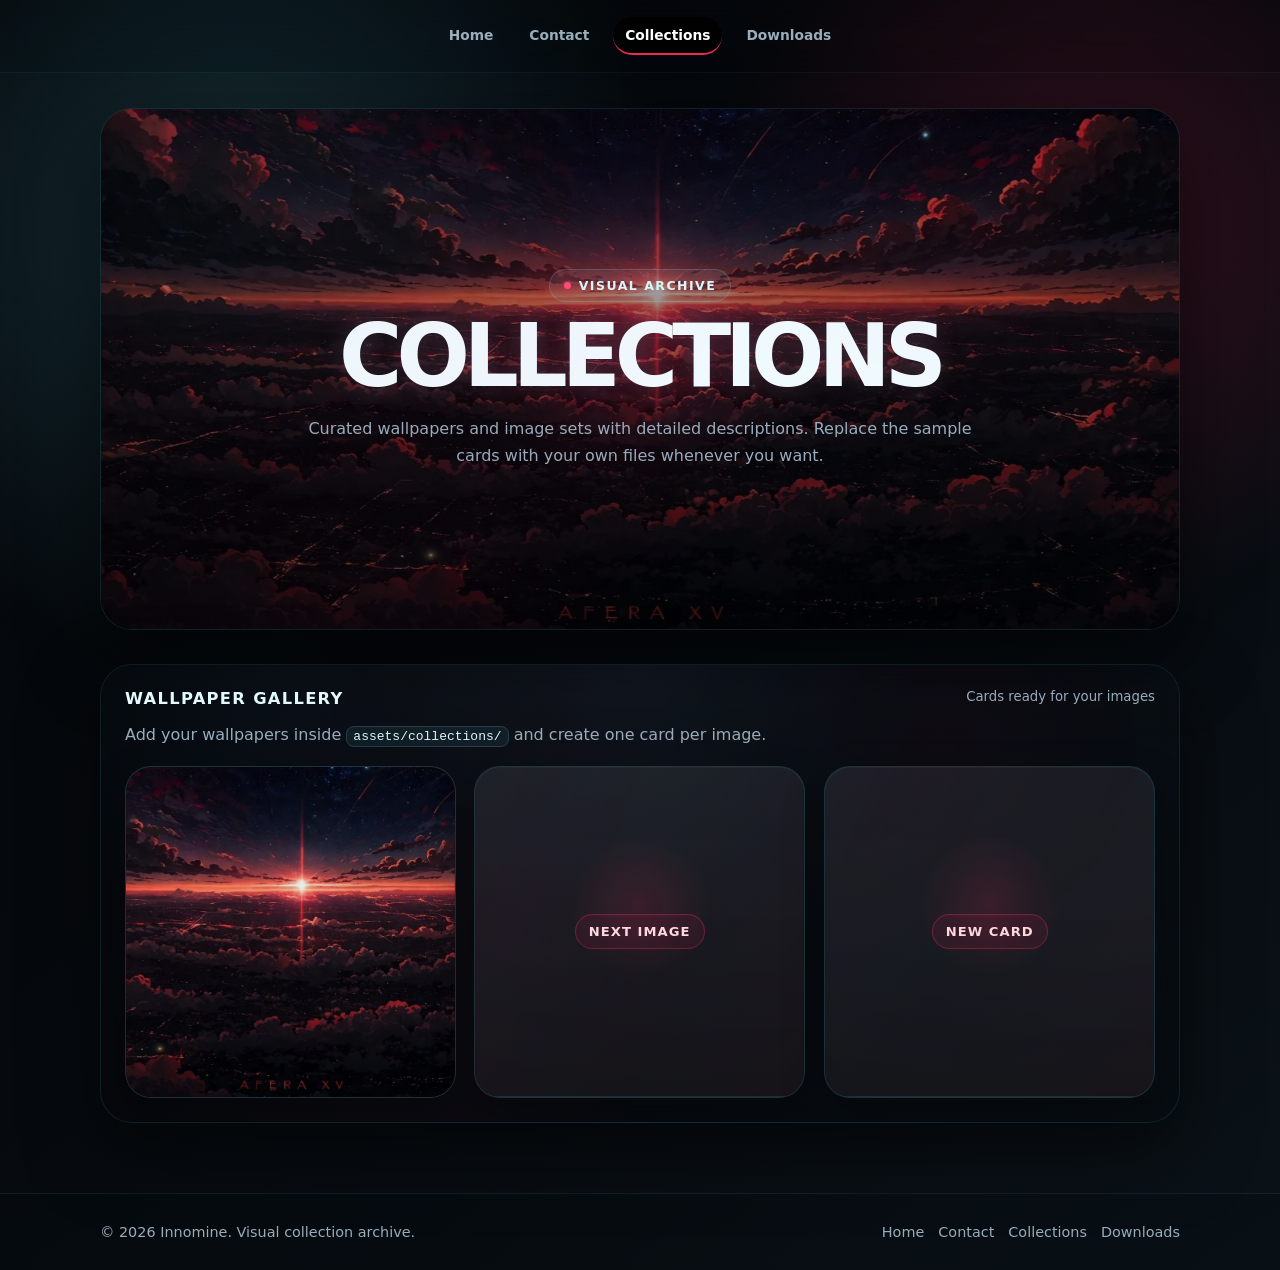
==== collections/index.html @ cfd7e306 "Add files via upload" ====
<!DOCTYPE html>
<html lang="en">
<head>
  <meta charset="UTF-8" />
  <meta name="viewport" content="width=device-width, initial-scale=1.0" />

  <title>Collections | Lethal Crimson</title>
  <meta
    name="description"
    content="Wallpaper and image collection by Innomine, with detailed descriptions and curated visual cards."
  />

  <link rel="preload" href="../assets/images/cover-banner.webp" as="image" type="image/webp" />
  <link rel="stylesheet" href="../assets/site.css" />
</head>

<body>
  <div class="site-shell">
    <header class="site-header">
      <div class="header-inner">
        <nav class="main-nav" aria-label="Main navigation">
          <a href="/">Home</a>
          <a href="/contact/">Contact</a>
          <a href="/collections/" class="active">Collections</a>
          <a href="/downloads/">Downloads</a>
        </nav>
      </div>
    </header>

    <main class="collections-page">
      <section class="collection-hero reveal">
        <picture class="collection-hero-bg">
          <source srcset="../assets/images/cover-banner.webp" type="image/webp" />
          <img
            src="../assets/images/cover-banner.jpg"
            alt="Collection cover"
            fetchpriority="high"
            decoding="async"
          />
        </picture>

        <div class="collection-hero-content">
          <p class="section-tag">Visual Archive</p>
          <h1>Collections</h1>
          <p>
            Curated wallpapers and image sets with detailed descriptions.
            Replace the sample cards with your own files whenever you want.
          </p>
        </div>
      </section>

      <section class="collection-section reveal" aria-labelledby="wallpapers-title">
        <div class="section-heading collection-heading">
          <div>
            <h2 id="wallpapers-title">Wallpaper Gallery</h2>
            <p class="collection-intro">
              Add your wallpapers inside <code>assets/collections/</code> and create one card per image.
            </p>
          </div>
          <span class="section-note">Cards ready for your images</span>
        </div>

        <div class="gallery-grid">
          <article class="gallery-card">
            <a href="../assets/images/cover-banner.jpg" target="_blank" rel="noopener noreferrer" class="gallery-media">
              <picture>
                <source srcset="../assets/images/cover-banner.webp" type="image/webp" />
                <img src="../assets/images/cover-banner.jpg" alt="Night skyline wallpaper sample" loading="lazy" decoding="async" />
              </picture>
            </a>

            <div class="gallery-body">
              <span class="gallery-kicker">Sample Wallpaper</span>
              <h3>Night Skyline</h3>
              <p>
                Dark urban atmosphere with cold blue tones and subtle red accents.
                Use this sample as a model for future wallpaper descriptions.
              </p>

              <dl class="gallery-meta">
                <div>
                  <dt>Type</dt>
                  <dd>Wallpaper</dd>
                </div>
                <div>
                  <dt>Palette</dt>
                  <dd>Dark / Cyan / Red</dd>
                </div>
                <div>
                  <dt>Status</dt>
                  <dd>Sample</dd>
                </div>
              </dl>
            </div>
          </article>

          <article class="gallery-card empty-card">
            <div class="gallery-media placeholder-media">
              <span>Next Image</span>
            </div>

            <div class="gallery-body">
              <span class="gallery-kicker">Empty Slot</span>
              <h3>Your Wallpaper Title</h3>
              <p>
                Replace this placeholder with your own image, title, detailed description,
                palette notes, resolution, mood or usage recommendations.
              </p>

              <dl class="gallery-meta">
                <div>
                  <dt>Type</dt>
                  <dd>Wallpaper</dd>
                </div>
                <div>
                  <dt>Resolution</dt>
                  <dd>Pending</dd>
                </div>
                <div>
                  <dt>Status</dt>
                  <dd>Draft</dd>
                </div>
              </dl>
            </div>
          </article>

          <article class="gallery-card empty-card">
            <div class="gallery-media placeholder-media">
              <span>New Card</span>
            </div>

            <div class="gallery-body">
              <span class="gallery-kicker">Template</span>
              <h3>Collection Item</h3>
              <p>
                Duplicate this card when you want to publish another wallpaper
                or visual asset with a clean description.
              </p>

              <dl class="gallery-meta">
                <div>
                  <dt>Type</dt>
                  <dd>Image</dd>
                </div>
                <div>
                  <dt>Theme</dt>
                  <dd>Custom</dd>
                </div>
                <div>
                  <dt>Status</dt>
                  <dd>Ready</dd>
                </div>
              </dl>
            </div>
          </article>
        </div>
      </section>
    </main>

    <footer class="site-footer">
      <div class="footer-inner">
        <p>© 2026 Innomine. Visual collection archive.</p>

        <div class="footer-links">
          <a href="/">Home</a>
          <a href="/contact/">Contact</a>
          <a href="/collections/">Collections</a>
          <a href="/downloads/">Downloads</a>
        </div>
      </div>
    </footer>
  </div>

  <script src="../assets/site.js" defer></script>
</body>
</html>
---- assets/site.css ----
:root{color-scheme:dark;--bg:#05080c;--panel:rgba(7,11,16,.88);--text:#effaff;--muted:#99adbc;--cyan:#68dff3;--red:#ff2c5e;--red-hot:#ff4c73;--line:rgba(104,223,243,.15);--shadow-strong:0 28px 72px rgba(0,0,0,.56);--shadow-soft:0 16px 36px rgba(0,0,0,.34);--radius-xl:32px;--radius-lg:22px;--max-width:1080px;--pad:clamp(12px,3vw,24px);--header:72px}*{box-sizing:border-box;margin:0;padding:0}html{min-width:320px;scroll-behavior:smooth;text-size-adjust:100%}body{min-height:100vh;overflow-x:hidden;color:var(--text);background:radial-gradient(circle at 18% 18%,rgba(104,223,243,.13),transparent 28rem),radial-gradient(circle at 85% 18%,rgba(255,44,94,.14),transparent 24rem),linear-gradient(145deg,#030508 0%,var(--bg) 52%,#0b1118 100%);font-family:Inter,ui-sans-serif,system-ui,-apple-system,BlinkMacSystemFont,"Segoe UI",Arial,sans-serif}body:before{content:"";position:fixed;inset:0;pointer-events:none;z-index:-1;background:linear-gradient(rgba(255,255,255,.012) 1px,transparent 1px),linear-gradient(90deg,rgba(255,255,255,.010) 1px,transparent 1px);background-size:44px 44px;mask-image:linear-gradient(to bottom,rgba(0,0,0,.70),transparent 78%)}a{color:inherit}img,picture{display:block}.site-shell{min-height:100vh;display:flex;flex-direction:column}.site-header{position:fixed;inset:0 0 auto;z-index:50;border-bottom:1px solid rgba(104,223,243,.10);background:rgba(5,8,12,.50);backdrop-filter:blur(14px)}.header-inner{width:min(var(--max-width),calc(100% - var(--pad)*2));height:var(--header);margin-inline:auto;display:flex;align-items:center;justify-content:space-between;gap:16px}.brand{position:relative;flex:0 0 auto;color:var(--text);text-decoration:none;font-size:clamp(.76rem,2vw,.95rem);font-weight:900;letter-spacing:.18em;text-shadow:0 0 18px rgba(104,223,243,.22),0 0 16px rgba(255,44,94,.12)}.brand:after{content:"";position:absolute;left:0;bottom:-9px;width:42px;height:2px;background:linear-gradient(90deg,var(--red),transparent);box-shadow:0 0 14px rgba(255,44,94,.70)}.main-nav{display:flex;align-items:center;justify-content:flex-end;gap:clamp(2px,1vw,8px);min-width:0}.main-nav a{min-height:38px;display:inline-flex;align-items:center;padding:8px clamp(8px,2vw,12px);border-radius:999px;color:var(--muted);text-decoration:none;font-size:clamp(.72rem,2.4vw,.86rem);font-weight:750;transition:color .15s ease,background-color .15s ease,transform .15s ease}.main-nav a:hover,.main-nav a.active{color:var(--text);background-color:rgba(104,223,243,.08);transform:translateY(-1px)}.contact-page{flex:1;padding-bottom:clamp(34px,6vw,58px)}.hero-banner{position:relative;height:clamp(330px,50vh,560px);overflow:hidden;border-bottom:1px solid rgba(255,44,94,.16);background:#070b10}.hero-banner:after{content:"";position:absolute;inset:0;pointer-events:none;background:radial-gradient(circle at 50% 42%,rgba(255,44,94,.12),transparent 24%),linear-gradient(to bottom,rgba(3,5,8,.06),rgba(3,5,8,.15) 52%,var(--bg) 100%),linear-gradient(90deg,rgba(3,5,8,.42),transparent 48%,rgba(3,5,8,.38))}.hero-image{width:100%;height:100%;object-fit:cover;filter:saturate(1.12) contrast(1.06) brightness(.94);transform:scale(1.015);animation:slowZoom 18s ease-in-out infinite alternate}.contact-card-wrap{position:relative;z-index:8;width:min(var(--max-width),calc(100% - var(--pad)*2));margin:clamp(-142px,-12vw,-112px) auto 0}.contact-card{position:relative;overflow:visible;padding:0 clamp(16px,3.2vw,28px) clamp(22px,3.6vw,32px);border:1px solid var(--line);border-radius:clamp(24px,4vw,var(--radius-xl));background:linear-gradient(180deg,rgba(12,17,24,.77),rgba(5,8,12,.94)),radial-gradient(circle at 50% 0%,rgba(104,223,243,.08),transparent 40%);box-shadow:var(--shadow-strong);backdrop-filter:blur(18px);contain:layout paint}.contact-card:before{content:"";position:absolute;inset:0;pointer-events:none;border-radius:inherit;background:linear-gradient(120deg,transparent 0%,rgba(255,44,94,.045) 40%,transparent 58%),radial-gradient(circle at 50% 0%,rgba(255,44,94,.08),transparent 30%)}.profile-avatar{position:relative;z-index:2;width:clamp(132px,22vw,168px);margin:calc(clamp(132px,22vw,168px)/-2) auto 18px;filter:drop-shadow(0 20px 30px rgba(0,0,0,.50)) drop-shadow(0 0 18px rgba(255,44,94,.14)) drop-shadow(0 0 14px rgba(104,223,243,.12));animation:avatarFloat 4s ease-in-out infinite;contain:layout paint}.profile-avatar img{width:100%;height:auto;object-fit:contain;border-radius:16px}.profile-top{position:relative;z-index:2;max-width:680px;margin:0 auto clamp(22px,4vw,30px);text-align:center}.section-tag{display:inline-flex;align-items:center;gap:8px;margin-bottom:14px;padding:8px 14px;border:1px solid rgba(104,223,243,.20);border-radius:999px;color:#d8f9ff;background:rgba(104,223,243,.08);font-size:clamp(.70rem,2.6vw,.78rem);font-weight:900;letter-spacing:.12em;text-transform:uppercase}.section-tag:before{content:"";width:7px;height:7px;flex:0 0 7px;border-radius:50%;background:var(--red-hot);box-shadow:0 0 15px rgba(255,44,94,.86)}h1{font-size:clamp(2.35rem,8vw,5.4rem);line-height:.94;letter-spacing:-.07em;text-transform:uppercase;text-wrap:balance;text-shadow:0 0 24px rgba(104,223,243,.14),0 0 30px rgba(255,44,94,.14)}.profile-subtitle,.home-content p,.simple-page-panel p{max-width:650px;margin:18px auto 0;color:var(--muted);font-size:clamp(.94rem,2.8vw,1rem);line-height:1.7}.links-section,.downloads-section{position:relative;z-index:2;margin-top:clamp(22px,4vw,30px)}.links-section h2,.section-heading h2{margin-bottom:14px;color:#e6fbff;font-size:clamp(.88rem,2.8vw,1.02rem);letter-spacing:.08em;text-transform:uppercase}.links-grid{display:grid;grid-template-columns:repeat(2,minmax(0,1fr));gap:clamp(10px,2vw,14px)}.link-card,.action-button,.downloads-button{position:relative;isolation:isolate;overflow:hidden;display:flex;flex-direction:column;justify-content:center;min-height:clamp(84px,14vw,92px);padding:clamp(15px,3vw,18px);border:1px solid rgba(104,223,243,.15);border-radius:clamp(18px,3vw,var(--radius-lg));color:var(--text);text-decoration:none;background:linear-gradient(135deg,rgba(104,223,243,.075),rgba(255,44,94,.08)),rgba(255,255,255,.027);box-shadow:inset 0 1px 0 rgba(255,255,255,.04);transform:translateZ(0);transition:transform .155s ease,border-color .155s ease,box-shadow .155s ease,background-color .155s ease}.link-card:before,.action-button:before,.downloads-button:before{content:"";position:absolute;inset:-50% -18%;z-index:-1;opacity:0;transform:translate3d(-120%,0,0) skewX(-24deg);background:linear-gradient(90deg,transparent 0 12%,rgba(255,44,94,0) 12% 20%,rgba(255,44,94,.58) 20% 25%,transparent 25% 36%,rgba(255,44,94,.42) 36% 41%,transparent 41% 52%,rgba(255,44,94,.30) 52% 57%,transparent 57% 100%)}.link-card:hover,.action-button:hover,.downloads-button:hover{transform:translate3d(0,-4px,0);border-color:rgba(255,44,94,.56);box-shadow:var(--shadow-soft),0 0 28px rgba(255,44,94,.15),inset 0 1px 0 rgba(255,255,255,.055)}.link-card:hover:before,.action-button:hover:before,.downloads-button:hover:before{opacity:1;animation:slashSweep .52s ease both}.primary-link{border-color:rgba(104,223,243,.28)}.link-title{font-size:clamp(.98rem,3vw,1.04rem);font-weight:900;letter-spacing:-.02em}.link-subtext{margin-top:7px;color:var(--muted);font-size:clamp(.84rem,2.6vw,.9rem);line-height:1.45}.section-heading{display:flex;align-items:end;justify-content:space-between;gap:16px;margin-bottom:14px}.section-note{color:var(--muted);font-size:.83rem}.downloads-panel{padding:clamp(14px,3vw,18px);border:1px solid rgba(255,44,94,.18);border-radius:clamp(18px,3vw,var(--radius-lg));background:linear-gradient(135deg,rgba(255,44,94,.08),transparent),rgba(5,8,13,.26)}.downloads-empty{min-height:clamp(132px,20vw,145px);display:grid;place-items:center;padding:clamp(16px,3vw,20px);border:1px dashed rgba(104,223,243,.18);border-radius:18px;text-align:center}.downloads-empty h3{margin-bottom:8px;font-size:1.12rem}.downloads-empty p{max-width:560px;color:var(--muted);line-height:1.6}.downloads-button,.action-button{min-height:auto;display:inline-flex;align-items:center;margin-top:18px;padding:13px 18px;border-radius:999px;font-weight:900}.home-page,.downloads-page{flex:1;min-height:100vh;display:grid;place-items:center;padding:calc(var(--header) + 36px) var(--pad) 54px}.home-hero,.simple-page-panel{position:relative;overflow:hidden;width:min(var(--max-width),100%);min-height:clamp(500px,70vh,620px);display:grid;place-items:center;border:1px solid var(--line);border-radius:clamp(24px,4vw,var(--radius-xl));background:var(--panel);box-shadow:var(--shadow-strong)}.home-bg{position:absolute;inset:0}.home-bg img{width:100%;height:100%;object-fit:cover;filter:brightness(.56) saturate(1.14)}.home-bg:after{content:"";position:absolute;inset:0;background:radial-gradient(circle at 50% 50%,rgba(255,44,94,.15),transparent 30%),linear-gradient(180deg,rgba(3,5,8,.12),rgba(3,5,8,.68))}.home-content,.simple-page-panel{position:relative;padding:clamp(24px,4vw,36px);text-align:center}.home-actions{margin-top:28px;display:flex;justify-content:center;gap:12px;flex-wrap:wrap}.action-button.secondary{background:rgba(255,255,255,.028)}.simple-page-panel{min-height:420px;background:radial-gradient(circle at 50% 0%,rgba(255,44,94,.09),transparent 34%),var(--panel)}.download-placeholder{width:min(520px,100%);margin-top:24px;padding:22px;border:1px dashed rgba(104,223,243,.18);border-radius:22px;color:var(--muted);background:rgba(255,255,255,.028)}.site-footer{margin-top:auto;border-top:1px solid rgba(104,223,243,.10);background:rgba(5,8,12,.68)}.footer-inner{width:min(var(--max-width),calc(100% - var(--pad)*2));min-height:76px;margin-inline:auto;display:flex;align-items:center;justify-content:space-between;gap:16px;color:var(--muted);font-size:.9rem}.footer-links{display:flex;gap:14px}.footer-links a{color:var(--muted);text-decoration:none;transition:color .15s ease}.footer-links a:hover{color:var(--cyan)}.reveal{animation:revealUp .62s cubic-bezier(.2,.8,.2,1) both}.clicked{transform:scale(.985)!important}@keyframes revealUp{from{opacity:0;transform:translate3d(0,22px,0) scale(.988)}to{opacity:1;transform:translate3d(0,0,0) scale(1)}}@keyframes avatarFloat{0%,100%{transform:translate3d(0,0,0)}50%{transform:translate3d(0,-8px,0)}}@keyframes slashSweep{from{transform:translate3d(-120%,0,0) skewX(-24deg)}to{transform:translate3d(120%,0,0) skewX(-24deg)}}@keyframes slowZoom{from{transform:scale(1.015)}to{transform:scale(1.055)}}@media(max-width:760px){:root{--header:66px}.header-inner{gap:10px}.main-nav{gap:1px}.hero-banner{height:clamp(320px,44vh,440px)}.contact-card-wrap{margin-top:-114px}.links-grid{grid-template-columns:1fr}.section-heading,.footer-inner{align-items:flex-start;flex-direction:column}.footer-inner{justify-content:center;padding:20px 0}}@media(max-width:520px){.header-inner{width:calc(100% - 20px)}.brand{letter-spacing:.12em}.main-nav a{padding-inline:7px}.contact-card-wrap{width:calc(100% - 20px);margin-top:-106px}.section-tag{letter-spacing:.08em}.footer-links{flex-wrap:wrap}}@media(max-width:370px){.brand{font-size:.68rem}.main-nav a{font-size:.68rem;padding-inline:5px}.profile-avatar{width:126px}}@media(prefers-reduced-motion:reduce){*,*:before,*:after{scroll-behavior:auto!important;animation-duration:1ms!important;animation-iteration-count:1!important;transition-duration:1ms!important}}@media(hover:none){.link-card:hover,.action-button:hover,.downloads-button:hover,.main-nav a:hover{transform:none}.link-card:before,.action-button:before,.downloads-button:before{display:none}}


/* V4 PROFESSIONAL MOTION + COLLECTIONS
   Keeps shadows and animations, but uses transform/opacity for performance. */

:root {
  --motion-fast: 520ms;
  --motion-medium: 680ms;
  --ease-out: cubic-bezier(.16, 1, .3, 1);
  --ease-snap: cubic-bezier(.2, .8, .2, 1);
}

/* Keep animations smooth without layout thrashing */
.hero-image,
.home-bg img,
.collection-hero-bg img,
.profile-avatar,
.link-card,
.action-button,
.downloads-button,
.gallery-card,
.gallery-media img {
  will-change: transform;
}

/* Slightly richer but still controlled animated atmosphere */
.contact-card::after,
.home-hero::after,
.simple-page-panel::after,
.collection-hero::after,
.collection-section::after {
  content: "";
  position: absolute;
  inset: 0;
  pointer-events: none;
  border-radius: inherit;
  background:
    linear-gradient(115deg, transparent 0%, rgba(255, 44, 94, 0.055) 42%, transparent 60%),
    radial-gradient(circle at 18% 8%, rgba(104, 223, 243, 0.08), transparent 28%),
    radial-gradient(circle at 78% 18%, rgba(255, 44, 94, 0.08), transparent 24%);
  opacity: 0.82;
  animation: panelGlowDrift 4.8s var(--ease-out) infinite alternate;
}

.link-card,
.action-button,
.downloads-button,
.gallery-card {
  transition:
    transform 170ms var(--ease-snap),
    border-color 170ms ease,
    box-shadow 170ms ease,
    background 170ms ease,
    filter 170ms ease;
}

.link-card:hover,
.action-button:hover,
.downloads-button:hover {
  transform: translate3d(0, -5px, 0) scale(1.006);
  filter: saturate(1.06);
}

.link-card:hover::before,
.action-button:hover::before,
.downloads-button:hover::before {
  animation: slashSweep var(--motion-fast) var(--ease-out) both;
}

/* Extra red ignition line on hover without heavy blur */
.link-card::after,
.action-button::after,
.downloads-button::after,
.gallery-card::after {
  content: "";
  position: absolute;
  left: 14px;
  right: 14px;
  bottom: 10px;
  height: 1px;
  border-radius: 999px;
  background: linear-gradient(90deg, transparent, rgba(255, 76, 115, 0.78), transparent);
  opacity: 0;
  transform: scaleX(0.52);
  transition: opacity 170ms ease, transform 170ms var(--ease-out);
}

.link-card:hover::after,
.action-button:hover::after,
.downloads-button:hover::after,
.gallery-card:hover::after {
  opacity: 1;
  transform: scaleX(1);
}

.profile-avatar {
  animation: avatarFloat 3.8s var(--ease-out) infinite;
}

.reveal {
  animation: revealUp var(--motion-medium) var(--ease-out) both;
}

@keyframes panelGlowDrift {
  from {
    opacity: 0.54;
    transform: translate3d(-8px, -5px, 0);
  }
  to {
    opacity: 0.88;
    transform: translate3d(8px, 5px, 0);
  }
}

/* COLLECTIONS PAGE */

.collections-page {
  flex: 1;
  padding: calc(var(--header-height) + 36px) var(--page-pad) clamp(42px, 7vw, 70px);
}

.collection-hero {
  position: relative;
  isolation: isolate;
  overflow: hidden;
  width: min(var(--max-width), 100%);
  min-height: clamp(420px, 58vh, 560px);
  display: grid;
  place-items: center;
  margin-inline: auto;
  border: 1px solid var(--line);
  border-radius: clamp(24px, 4vw, var(--radius-xl));
  background: var(--bg-panel);
  box-shadow: var(--shadow-strong);
}

.collection-hero-bg {
  position: absolute;
  inset: 0;
  z-index: -2;
}

.collection-hero-bg img {
  width: 100%;
  height: 100%;
  object-fit: cover;
  filter: brightness(0.58) saturate(1.18) contrast(1.04);
  transform: scale(1.012);
  animation: slowZoom 18s ease-in-out infinite alternate;
}

.collection-hero::before {
  content: "";
  position: absolute;
  inset: 0;
  z-index: -1;
  background:
    radial-gradient(circle at 50% 44%, rgba(255, 44, 94, 0.14), transparent 28%),
    linear-gradient(180deg, rgba(3,5,8,0.12), rgba(3,5,8,0.74));
}

.collection-hero-content {
  width: min(760px, 100%);
  padding: clamp(24px, 5vw, 44px);
  text-align: center;
}

.collection-hero-content p:not(.section-tag) {
  max-width: 680px;
  margin: 18px auto 0;
  color: var(--muted);
  line-height: 1.7;
}

.collection-section {
  position: relative;
  isolation: isolate;
  overflow: hidden;
  width: min(var(--max-width), 100%);
  margin: clamp(22px, 4vw, 34px) auto 0;
  padding: clamp(18px, 3vw, 28px);
  border: 1px solid var(--line);
  border-radius: clamp(24px, 4vw, var(--radius-xl));
  background:
    linear-gradient(180deg, rgba(12, 17, 24, 0.70), rgba(5, 8, 12, 0.91)),
    radial-gradient(circle at 50% 0%, rgba(104, 223, 243, 0.07), transparent 38%);
  box-shadow: var(--shadow-strong);
  backdrop-filter: blur(14px);
}

.collection-heading {
  align-items: flex-start;
}

.collection-intro {
  max-width: 680px;
  margin-top: 6px;
  color: var(--muted);
  line-height: 1.6;
}

.collection-intro code {
  padding: 2px 6px;
  border: 1px solid rgba(104, 223, 243, 0.18);
  border-radius: 8px;
  color: #dff9ff;
  background: rgba(104, 223, 243, 0.07);
}

.gallery-grid {
  position: relative;
  z-index: 2;
  display: grid;
  grid-template-columns: repeat(3, minmax(0, 1fr));
  gap: clamp(14px, 2vw, 18px);
  margin-top: 18px;
}

.gallery-card {
  position: relative;
  isolation: isolate;
  overflow: hidden;
  border: 1px solid rgba(104, 223, 243, 0.14);
  border-radius: clamp(20px, 3vw, 26px);
  background:
    linear-gradient(145deg, rgba(104, 223, 243, 0.055), rgba(255, 44, 94, 0.065)),
    rgba(255, 255, 255, 0.026);
  box-shadow:
    inset 0 1px 0 rgba(255,255,255,0.04),
    0 18px 42px rgba(0, 0, 0, 0.30);
  transform: translate3d(0, 0, 0);
}

.gallery-card:hover {
  transform: translate3d(0, -6px, 0) scale(1.006);
  border-color: rgba(255, 44, 94, 0.48);
  box-shadow:
    0 24px 58px rgba(0, 0, 0, 0.42),
    0 0 28px rgba(255, 44, 94, 0.13),
    inset 0 1px 0 rgba(255,255,255,0.06);
}

.gallery-media {
  position: relative;
  display: block;
  aspect-ratio: 16 / 10;
  overflow: hidden;
  color: var(--text);
  text-decoration: none;
  background:
    radial-gradient(circle at 50% 42%, rgba(255, 44, 94, 0.13), transparent 28%),
    rgba(255,255,255,0.03);
}

.gallery-media::before {
  content: "";
  position: absolute;
  inset: 0;
  z-index: 2;
  pointer-events: none;
  background:
    linear-gradient(180deg, transparent 45%, rgba(3,5,8,0.72)),
    linear-gradient(110deg, rgba(255, 44, 94, 0.08), transparent 42%);
  opacity: 0.74;
  transition: opacity 180ms ease;
}

.gallery-media img {
  width: 100%;
  height: 100%;
  object-fit: cover;
  filter: saturate(1.08) contrast(1.03) brightness(0.92);
  transition: transform 360ms var(--ease-out), filter 180ms ease;
}

.gallery-card:hover .gallery-media img {
  transform: scale(1.045);
  filter: saturate(1.16) contrast(1.06) brightness(0.98);
}

.gallery-card:hover .gallery-media::before {
  opacity: 0.58;
}

.placeholder-media {
  min-height: 100%;
  display: grid;
  place-items: center;
  border-bottom: 1px solid rgba(104, 223, 243, 0.10);
}

.placeholder-media span {
  position: relative;
  z-index: 3;
  padding: 9px 13px;
  border: 1px solid rgba(255, 44, 94, 0.32);
  border-radius: 999px;
  color: #ffd7e0;
  background: rgba(255, 44, 94, 0.08);
  font-size: 0.82rem;
  font-weight: 900;
  letter-spacing: 0.08em;
  text-transform: uppercase;
}

.gallery-body {
  position: relative;
  z-index: 2;
  padding: clamp(16px, 3vw, 20px);
}

.gallery-kicker {
  display: inline-block;
  margin-bottom: 8px;
  color: var(--cyan);
  font-size: 0.72rem;
  font-weight: 900;
  letter-spacing: 0.12em;
  text-transform: uppercase;
}

.gallery-body h3 {
  margin-bottom: 8px;
  color: var(--text);
  font-size: clamp(1.08rem, 3vw, 1.28rem);
  letter-spacing: -0.03em;
}

.gallery-body p {
  color: var(--muted);
  font-size: 0.92rem;
  line-height: 1.6;
}

.gallery-meta {
  display: grid;
  gap: 8px;
  margin-top: 16px;
}

.gallery-meta div {
  display: flex;
  justify-content: space-between;
  gap: 12px;
  padding: 8px 0;
  border-top: 1px solid rgba(104, 223, 243, 0.09);
}

.gallery-meta dt {
  color: rgba(239, 250, 255, 0.76);
  font-size: 0.78rem;
  font-weight: 900;
  letter-spacing: 0.08em;
  text-transform: uppercase;
}

.gallery-meta dd {
  color: var(--muted);
  font-size: 0.84rem;
  text-align: right;
}

@media (max-width: 920px) {
  .gallery-grid {
    grid-template-columns: repeat(2, minmax(0, 1fr));
  }

  .main-nav {
    overflow-x: auto;
    scrollbar-width: none;
  }

  .main-nav::-webkit-scrollbar {
    display: none;
  }
}

@media (max-width: 640px) {
  .gallery-grid {
    grid-template-columns: 1fr;
  }

  .collections-page {
    padding-top: calc(var(--header-height) + 24px);
  }

  .collection-hero {
    min-height: 380px;
  }

  .collection-heading {
    gap: 8px;
  }
}

/* Keep reduced-motion support, but only when the user/device requests it */
@media (prefers-reduced-motion: reduce) {
  .contact-card::after,
  .home-hero::after,
  .simple-page-panel::after,
  .collection-hero::after,
  .collection-section::after {
    animation: none !important;
  }
}

/* =========================================================
   LETHAL CRIMSON PATCH
   Base: V4 animations + V5 double-click behavior.
   ========================================================= */
:root{--header-height:var(--header);--page-pad:var(--pad);--bg-panel:rgba(7,11,16,.58);--panel:rgba(7,11,16,.58);--line:rgba(104,223,243,.12)}
.site-header{background:rgba(5,8,12,.14);border-bottom-color:rgba(104,223,243,.07);backdrop-filter:blur(16px) saturate(1.08);-webkit-backdrop-filter:blur(16px) saturate(1.08)}
.header-inner{justify-content:center}.brand{display:none!important}.main-nav{width:100%;justify-content:center;gap:clamp(6px,1.7vw,14px)}.main-nav a{background:rgba(255,255,255,.018)}.main-nav a:hover,.main-nav a.active{background-color:rgba(104,223,243,.075)}
.contact-card,.collection-section,.home-hero,.simple-page-panel{background:linear-gradient(180deg,rgba(12,17,24,.54),rgba(5,8,12,.72)),radial-gradient(circle at 50% 0%,rgba(104,223,243,.055),transparent 40%);backdrop-filter:blur(12px);-webkit-backdrop-filter:blur(12px)}
.downloads-panel,.download-placeholder,.link-card,.action-button,.downloads-button,.gallery-card{background:linear-gradient(135deg,rgba(104,223,243,.052),rgba(255,44,94,.06)),rgba(255,255,255,.018)}.site-footer{background:rgba(5,8,12,.34)}
.profile-avatar,.profile-avatar picture{overflow:visible}.profile-avatar{z-index:30;width:clamp(136px,22vw,178px);aspect-ratio:1/1;margin:calc(clamp(136px,22vw,178px)/-2) auto 24px;filter:none!important;box-shadow:none!important;animation:avatarFloat 3.8s var(--ease-out) infinite}.profile-avatar picture{width:100%;height:100%;display:block}.profile-avatar img{width:100%;height:100%;aspect-ratio:1/1;object-fit:cover;border:0!important;border-radius:50%!important;box-shadow:none!important;outline:0!important}.avatar-with-bubble{isolation:isolate}.avatar-speech{position:absolute;left:50%;top:clamp(-42px,-5vw,-34px);z-index:35;transform:translateX(-50%);white-space:nowrap;padding:9px 15px 10px;border:1px solid rgba(255,76,115,.36);border-radius:999px 999px 999px 24px;color:#fff1f5;background:radial-gradient(circle at 32% 20%,rgba(255,255,255,.18),transparent 42%),rgba(30,6,13,.72);backdrop-filter:blur(10px);-webkit-backdrop-filter:blur(10px);font-size:clamp(.68rem,2.4vw,.82rem);font-weight:950;letter-spacing:.12em;line-height:1;text-transform:uppercase}.avatar-speech:after{content:"";position:absolute;left:22%;bottom:-7px;width:14px;height:14px;border-right:1px solid rgba(255,76,115,.28);border-bottom:1px solid rgba(255,76,115,.28);background:rgba(30,6,13,.72);transform:rotate(45deg)}
.collection-section{padding:clamp(16px,3vw,24px)}.gallery-grid{grid-template-columns:repeat(3,minmax(0,1fr));align-items:stretch}.gallery-card{display:flex;flex-direction:column;min-height:100%}.gallery-media{min-height:clamp(230px,26vw,330px);aspect-ratio:4/3}.gallery-media picture,.gallery-media img{width:100%;height:100%}.gallery-media img{object-fit:cover;object-position:center}.placeholder-media{min-height:clamp(230px,26vw,330px)}
@media(max-width:860px){.gallery-grid{grid-template-columns:repeat(2,minmax(0,1fr))}}@media(max-width:760px){.site-header{background:rgba(5,8,12,.18)}.header-inner{width:calc(100% - 18px);overflow:hidden}.main-nav{justify-content:center;overflow-x:auto;scrollbar-width:none;padding-inline:2px}.main-nav::-webkit-scrollbar{display:none}.main-nav a{flex:0 0 auto;min-height:36px;padding-inline:10px;font-size:.72rem}.contact-card{padding-inline:14px}.profile-avatar{width:clamp(124px,34vw,150px);margin-top:calc(clamp(124px,34vw,150px)/-2)}.avatar-speech{top:-34px}}@media(max-width:560px){.gallery-grid{grid-template-columns:1fr}.gallery-media,.placeholder-media{min-height:clamp(250px,70vw,380px);aspect-ratio:1/1}.home-page,.downloads-page,.collections-page{padding-left:10px;padding-right:10px}.links-grid{gap:11px}}@media(max-width:390px){.main-nav{justify-content:flex-start}.main-nav a{padding-inline:8px;font-size:.69rem}.avatar-speech{font-size:.66rem;letter-spacing:.08em;padding:8px 12px}}

/* V5 double-click / armed-state visual feedback kept on top of V4 motion. */
.link-card.is-armed,.action-button.is-armed,.downloads-button.is-armed,.gallery-media.is-armed{border-color:rgba(255,44,94,.58);filter:saturate(1.08)}
.link-card.is-armed:after,.action-button.is-armed:after,.downloads-button.is-armed:after,.gallery-card.is-armed:after,.gallery-media.is-armed:after{opacity:1;transform:scaleX(1)}
.link-card .double-click-hint,.action-button .double-click-hint,.downloads-button .double-click-hint,.gallery-media .double-click-hint{position:absolute;top:10px;right:12px;z-index:6;padding:4px 8px;border:1px solid rgba(255,76,115,.34);border-radius:999px;color:#ffd7e2;background:rgba(255,44,94,.12);font-size:.64rem;font-weight:900;letter-spacing:.08em;text-transform:uppercase;opacity:0;transform:translate3d(0,-4px,0);transition:opacity 150ms ease,transform 150ms ease;pointer-events:none}.link-card.is-armed .double-click-hint,.action-button.is-armed .double-click-hint,.downloads-button.is-armed .double-click-hint,.gallery-media.is-armed .double-click-hint{opacity:1;transform:translate3d(0,0,0)}


/* =========================================================
   TRANSPARENCY + HEADER ACTIVE STATE + AVATAR Z-INDEX PATCH
   Requested refinements: brighter / less opaque UI, header clearer,
   active nav button stays black, avatar always above containers.
   ========================================================= */
:root{
  --bg-panel: rgba(7, 11, 16, 0.30);
  --panel: rgba(7, 11, 16, 0.30);
  --line: rgba(104, 223, 243, 0.10);
}

body{
  background:
    radial-gradient(circle at 18% 18%, rgba(104, 223, 243, 0.18), transparent 28rem),
    radial-gradient(circle at 85% 18%, rgba(255, 44, 94, 0.18), transparent 24rem),
    linear-gradient(145deg, #030508 0%, #060a0f 52%, #0b1218 100%);
}

.site-header{
  z-index: 120;
  background: rgba(5, 8, 12, 0.08) !important;
  border-bottom-color: rgba(104, 223, 243, 0.06) !important;
  backdrop-filter: blur(16px) saturate(1.10);
  -webkit-backdrop-filter: blur(16px) saturate(1.10);
}

.header-inner{
  overflow: visible !important;
}

.main-nav{
  width: 100%;
  justify-content: center;
  gap: clamp(6px, 1.7vw, 14px);
}

.main-nav a{
  position: relative;
  isolation: isolate;
  overflow: hidden;
  background: rgba(255, 255, 255, 0.035);
  border: 1px solid rgba(255, 255, 255, 0.05);
  backdrop-filter: blur(10px);
  -webkit-backdrop-filter: blur(10px);
  transition:
    color 180ms ease,
    background-color 180ms ease,
    border-color 180ms ease,
    transform 180ms ease,
    box-shadow 180ms ease;
}

.main-nav a::before{
  content: "";
  position: absolute;
  inset: 0;
  z-index: -1;
  opacity: 0;
  transform: translateX(-125%);
  background: linear-gradient(115deg, transparent 0%, rgba(255,255,255,0.08) 44%, transparent 78%);
}

.main-nav a:hover{
  color: var(--text);
  background: rgba(255, 255, 255, 0.075) !important;
  border-color: rgba(255, 255, 255, 0.08);
  transform: translateY(-1px);
}

.main-nav a:hover::before{
  opacity: 1;
  animation: navSweep 520ms ease both;
}

.main-nav a.active,
.main-nav a[aria-current="page"]{
  color: #ffffff;
  background: rgba(0, 0, 0, 0.72) !important;
  border-color: rgba(255, 255, 255, 0.09);
  box-shadow: inset 0 1px 0 rgba(255,255,255,0.05), 0 0 0 1px rgba(255, 44, 94, 0.06);
  transform: translateY(0);
  animation: navActivePulse 2.8s ease-in-out infinite;
}

.main-nav a.active::before,
.main-nav a[aria-current="page"]::before{
  opacity: 0.65;
  animation: navSweep 2.8s ease-in-out infinite;
}

.contact-card-wrap,
.contact-card,
.profile-avatar,
.avatar-with-bubble,
.profile-avatar picture{
  overflow: visible !important;
  contain: none !important;
}

.contact-card-wrap{
  z-index: 160 !important;
}

.contact-card{
  z-index: 150 !important;
}

.profile-avatar{
  position: relative;
  z-index: 999 !important;
  isolation: isolate;
  margin-top: calc(clamp(136px,22vw,178px)/-2);
  filter: none !important;
  box-shadow: none !important;
}

.profile-avatar img{
  border-radius: 50% !important;
  object-fit: cover;
}

.avatar-speech{
  z-index: 1000 !important;
}

.home-hero,
.simple-page-panel,
.contact-card,
.collection-section{
  background:
    linear-gradient(180deg, rgba(12, 17, 24, 0.24), rgba(5, 8, 12, 0.34)),
    radial-gradient(circle at 50% 0%, rgba(104, 223, 243, 0.07), transparent 40%) !important;
  backdrop-filter: blur(12px);
  -webkit-backdrop-filter: blur(12px);
}

.downloads-panel,
.download-placeholder,
.link-card,
.action-button,
.downloads-button,
.gallery-card{
  background:
    linear-gradient(135deg, rgba(104, 223, 243, 0.035), rgba(255, 44, 94, 0.045)),
    rgba(255, 255, 255, 0.015) !important;
}

.contact-card::after,
.home-hero::after,
.simple-page-panel::after,
.collection-hero::after,
.collection-section::after{
  opacity: 0.42 !important;
}

.hero-image{
  filter: saturate(1.10) contrast(1.03) brightness(1.04) !important;
}

.hero-banner::after{
  background:
    radial-gradient(circle at 50% 42%, rgba(255, 44, 94, 0.10), transparent 26%),
    linear-gradient(to bottom, rgba(3,5,8,0.02), rgba(3,5,8,0.10) 52%, rgba(5,8,12,0.18) 100%),
    linear-gradient(90deg, rgba(3,5,8,0.18), transparent 48%, rgba(3,5,8,0.16)) !important;
}

.home-bg img{
  filter: brightness(0.94) saturate(1.10) contrast(1.02) !important;
}

.home-bg::after{
  background:
    radial-gradient(circle at 50% 50%, rgba(255, 44, 94, 0.11), transparent 30%),
    linear-gradient(180deg, rgba(3,5,8,0.02), rgba(3,5,8,0.22)) !important;
}

.collection-hero-bg img{
  filter: brightness(0.76) saturate(1.14) contrast(1.02) !important;
}

.collection-hero::before{
  background:
    radial-gradient(circle at 50% 44%, rgba(255, 44, 94, 0.11), transparent 28%),
    linear-gradient(180deg, rgba(3,5,8,0.06), rgba(3,5,8,0.46)) !important;
}

.gallery-media::before{
  background:
    linear-gradient(180deg, transparent 45%, rgba(3,5,8,0.42)),
    linear-gradient(110deg, rgba(255, 44, 94, 0.05), transparent 42%) !important;
  opacity: 0.52;
}

.site-footer{
  background: rgba(5, 8, 12, 0.16) !important;
}

@keyframes navSweep{
  from{ transform: translateX(-125%); }
  to{ transform: translateX(125%); }
}

@keyframes navActivePulse{
  0%, 100%{
    box-shadow:
      inset 0 1px 0 rgba(255,255,255,0.05),
      0 0 0 1px rgba(255, 44, 94, 0.05);
  }
  50%{
    box-shadow:
      inset 0 1px 0 rgba(255,255,255,0.07),
      0 0 0 1px rgba(255, 44, 94, 0.10);
  }
}

@media (max-width: 760px){
  .site-header{
    background: rgba(5, 8, 12, 0.09) !important;
  }

  .header-inner{
    width: calc(100% - 16px);
  }

  .main-nav{
    overflow-x: auto;
    scrollbar-width: none;
    padding-inline: 2px;
  }

  .main-nav::-webkit-scrollbar{
    display: none;
  }

  .main-nav a{
    flex: 0 0 auto;
    min-height: 36px;
    padding-inline: 10px;
    font-size: 0.72rem;
  }

  .profile-avatar{
    width: clamp(124px, 34vw, 150px);
    margin-top: calc(clamp(124px,34vw,150px)/-2);
  }
}

@media (max-width: 560px){
  .home-page,
  .downloads-page,
  .collections-page{
    padding-left: 10px;
    padding-right: 10px;
  }

  .home-hero,
  .simple-page-panel,
  .contact-card,
  .collection-section{
    background:
      linear-gradient(180deg, rgba(12, 17, 24, 0.20), rgba(5, 8, 12, 0.28)),
      radial-gradient(circle at 50% 0%, rgba(104, 223, 243, 0.065), transparent 40%) !important;
  }
}


/* =========================================================
   REFINEMENT PATCH 2
   - contact lowered and cleaner
   - delayed speech bubble
   - gentler floating
   - home slightly less transparent
   - collections overlay on click
   - header simplified active state
   ========================================================= */

/* HEADER: remove extra animations, keep active black with red underline */
.site-header{
  background: rgba(5, 8, 12, 0.08) !important;
}

.header-inner{
  justify-content: center !important;
  overflow: visible !important;
}

.main-nav{
  justify-content: center !important;
  gap: clamp(6px, 1.5vw, 12px) !important;
}

.main-nav a,
.main-nav a:hover,
.main-nav a.active,
.main-nav a[aria-current="page"]{
  animation: none !important;
}

.main-nav a::before,
.main-nav a::after{
  content: none !important;
  display: none !important;
}

.main-nav a{
  background: transparent !important;
  border: 0 !important;
  border-bottom: 2px solid transparent !important;
  border-radius: 999px !important;
  box-shadow: none !important;
  transform: none !important;
  backdrop-filter: none !important;
  -webkit-backdrop-filter: none !important;
  transition: color 160ms ease, background-color 160ms ease, border-color 160ms ease !important;
}

.main-nav a:hover{
  color: var(--text) !important;
  background: rgba(255,255,255,0.03) !important;
}

.main-nav a.active,
.main-nav a[aria-current="page"]{
  color: #ffffff !important;
  background: rgba(0, 0, 0, 0.72) !important;
  border-bottom: 2px solid rgba(255, 44, 94, 0.92) !important;
}

/* CONTACT: lower the card and avatar so they do not touch the header */
.contact-page{
  padding-top: 0 !important;
}

.hero-banner{
  height: clamp(350px, 52vh, 580px) !important;
}

.contact-card-wrap{
  margin-top: clamp(-76px, -7vw, -56px) !important;
  z-index: 160 !important;
}

.contact-card{
  z-index: 150 !important;
  padding-top: 26px !important;
}

.profile-avatar,
.profile-avatar picture,
.avatar-with-bubble,
.contact-card,
.contact-card-wrap{
  overflow: visible !important;
  contain: none !important;
}

.profile-avatar{
  position: relative !important;
  z-index: 999 !important;
  margin: calc(clamp(136px,22vw,178px) / -2 + 18px) auto 28px !important;
  animation: avatarFloatGentle 7.2s ease-in-out infinite !important;
}

.profile-avatar img{
  border-radius: 50% !important;
}

.profile-top{
  margin-bottom: clamp(30px, 5vw, 42px) !important;
}

.links-section{
  margin-top: clamp(34px, 6vw, 48px) !important;
}

.downloads-section{
  margin-top: clamp(28px, 5vw, 40px) !important;
}

.avatar-speech{
  z-index: 1000 !important;
  top: clamp(-52px, -6vw, -40px) !important;
  opacity: 0;
  visibility: hidden;
  transform: translateX(-50%) translateY(8px) scale(0.96);
  animation: avatarSpeechReveal 0.75s ease forwards !important;
  animation-delay: 3s !important;
}

/* HOME ONLY: reduce transparency a bit so buttons read better */
.home-hero{
  background:
    linear-gradient(180deg, rgba(12, 17, 24, 0.34), rgba(5, 8, 12, 0.44)),
    radial-gradient(circle at 50% 0%, rgba(104, 223, 243, 0.08), transparent 40%) !important;
}

.home-bg::after{
  background:
    radial-gradient(circle at 50% 50%, rgba(255, 44, 94, 0.12), transparent 30%),
    linear-gradient(180deg, rgba(3,5,8,0.05), rgba(3,5,8,0.30)) !important;
}

.home-actions .action-button,
.home-actions .action-button.secondary{
  background:
    linear-gradient(135deg, rgba(104, 223, 243, 0.05), rgba(255, 44, 94, 0.06)),
    rgba(255,255,255,0.045) !important;
}

/* COLLECTIONS: overlay text over the image on click */
.gallery-card{
  position: relative;
  overflow: hidden;
  cursor: pointer;
}

.gallery-media,
.placeholder-media{
  min-height: clamp(230px, 26vw, 330px);
  aspect-ratio: 4 / 3;
}

.gallery-body{
  position: absolute;
  inset: 0;
  z-index: 4;
  display: flex;
  flex-direction: column;
  justify-content: flex-end;
  gap: 0;
  padding: clamp(18px, 3vw, 22px);
  background:
    linear-gradient(180deg, rgba(3,5,8,0.04) 6%, rgba(3,5,8,0.30) 36%, rgba(3,5,8,0.84) 100%),
    linear-gradient(110deg, rgba(255, 44, 94, 0.06), transparent 42%);
  opacity: 0;
  visibility: hidden;
  pointer-events: none;
  transform: translateY(12px);
  transition: opacity 260ms ease, transform 260ms ease, visibility 260ms ease;
}

.gallery-card.is-open .gallery-body{
  opacity: 1;
  visibility: visible;
  pointer-events: auto;
  transform: translateY(0);
}

.gallery-card.is-open .gallery-media::before,
.gallery-card:hover .gallery-media::before{
  opacity: 0.34 !important;
}

.gallery-card.is-open .gallery-media img,
.gallery-card:hover .gallery-media img{
  transform: scale(1.04);
}

.gallery-kicker,
.gallery-body h3,
.gallery-body p,
.gallery-meta,
.gallery-meta dt,
.gallery-meta dd{
  color: #f2f8fb;
}

.gallery-kicker{
  margin-bottom: 8px;
}

.gallery-body h3{
  margin-bottom: 8px;
}

.gallery-body p{
  margin-bottom: 14px;
  font-size: 0.92rem;
  line-height: 1.55;
}

.gallery-meta{
  margin-top: 0;
}

.gallery-body .gallery-meta div{
  padding: 8px 10px;
  border: 1px solid rgba(255,255,255,0.06);
  border-radius: 12px;
  background: rgba(255,255,255,0.04);
}

.gallery-card.empty-card .placeholder-media span{
  transition: opacity 220ms ease;
}

.gallery-card.is-open .placeholder-media span{
  opacity: 0.22;
}

@keyframes avatarSpeechReveal{
  0%{
    opacity: 0;
    visibility: hidden;
    transform: translateX(-50%) translateY(10px) scale(0.95);
  }
  100%{
    opacity: 1;
    visibility: visible;
    transform: translateX(-50%) translateY(0) scale(1);
  }
}

@keyframes avatarFloatGentle{
  0%, 100%{ transform: translate3d(0, 0, 0); }
  50%{ transform: translate3d(0, -5px, 0); }
}

@media (max-width: 760px){
  .hero-banner{
    height: clamp(340px, 46vh, 470px) !important;
  }

  .contact-card-wrap{
    margin-top: -52px !important;
  }

  .contact-card{
    padding-top: 22px !important;
  }

  .profile-avatar{
    width: clamp(122px, 33vw, 148px) !important;
    margin-top: calc(clamp(122px, 33vw, 148px) / -2 + 14px) !important;
  }

  .avatar-speech{
    top: -38px !important;
  }
}

@media (max-width: 560px){
  .gallery-media,
  .placeholder-media{
    min-height: clamp(250px, 70vw, 380px);
    aspect-ratio: 1 / 1;
  }

  .gallery-body{
    padding: 16px;
  }
}


/* FINAL TUNING: LETHAL CRIMSON thought bubble */
.avatar-speech{
  left: calc(100% - 8px) !important;
  top: 10px !important;
  min-width: max-content;
  max-width: min(280px, calc(100vw - 64px));
  padding: 13px 22px 14px !important;
  border: 1px solid rgba(255, 76, 115, 0.46) !important;
  border-radius: 999px !important;
  color: #fff5f8 !important;
  background:
    radial-gradient(circle at 28% 22%, rgba(255,255,255,0.22), transparent 40%),
    linear-gradient(180deg, rgba(50,10,22,0.88), rgba(24,5,12,0.86)) !important;
  box-shadow:
    0 18px 34px rgba(0,0,0,0.36),
    0 0 0 1px rgba(255,255,255,0.03) inset,
    0 0 24px rgba(255,44,94,0.12) !important;
  font-size: clamp(0.82rem, 1.5vw, 0.98rem) !important;
  font-weight: 950 !important;
  letter-spacing: 0.16em !important;
  line-height: 1 !important;
  white-space: nowrap;
  text-align: center;
  transform: translate3d(0, -116%, 0) scale(0.95);
  animation:
    avatarSpeechRevealRight 0.82s cubic-bezier(.16,1,.3,1) forwards,
    avatarBubbleFloat 9s ease-in-out 3.85s infinite !important;
  animation-delay: 3s, 3.85s !important;
}

.avatar-speech::before,
.avatar-speech::after{
  content: "";
  position: absolute;
  border-radius: 50%;
  background:
    radial-gradient(circle at 35% 30%, rgba(255,255,255,0.14), transparent 44%),
    linear-gradient(180deg, rgba(44,8,18,0.94), rgba(22,4,10,0.92));
  border: 1px solid rgba(255, 76, 115, 0.32);
  box-shadow: 0 10px 20px rgba(0,0,0,0.22);
}

.avatar-speech::before{
  width: 18px;
  height: 18px;
  left: 22px;
  bottom: -16px;
}

.avatar-speech::after{
  width: 10px;
  height: 10px;
  left: 10px;
  bottom: -31px;
}

@keyframes avatarSpeechRevealRight{
  0%{
    opacity: 0;
    visibility: hidden;
    transform: translate3d(-10px, -104%, 0) scale(0.92);
  }
  100%{
    opacity: 1;
    visibility: visible;
    transform: translate3d(0, -116%, 0) scale(1);
  }
}

@keyframes avatarBubbleFloat{
  0%, 100%{ transform: translate3d(0, -116%, 0); }
  50%{ transform: translate3d(0, -122%, 0); }
}

@media (max-width: 760px){
  .avatar-speech{
    left: calc(100% - 22px) !important;
    top: 8px !important;
    padding: 11px 16px 12px !important;
    font-size: clamp(0.72rem, 2.6vw, 0.82rem) !important;
    letter-spacing: 0.12em !important;
    transform: translate3d(0, -112%, 0) scale(0.95);
  }

  @keyframes avatarSpeechRevealRight{
    0%{
      opacity: 0;
      visibility: hidden;
      transform: translate3d(-8px, -98%, 0) scale(0.92);
    }
    100%{
      opacity: 1;
      visibility: visible;
      transform: translate3d(0, -112%, 0) scale(1);
    }
  }

  @keyframes avatarBubbleFloat{
    0%, 100%{ transform: translate3d(0, -112%, 0); }
    50%{ transform: translate3d(0, -117%, 0); }
  }
}

@media (max-width: 480px){
  .avatar-speech{
    left: calc(100% - 40px) !important;
    top: 4px !important;
    max-width: min(220px, calc(100vw - 42px));
    padding: 10px 14px 11px !important;
    font-size: 0.72rem !important;
    letter-spacing: 0.10em !important;
  }

  .avatar-speech::before{
    width: 14px;
    height: 14px;
    left: 16px;
    bottom: -13px;
  }

  .avatar-speech::after{
    width: 8px;
    height: 8px;
    left: 7px;
    bottom: -25px;
  }
}
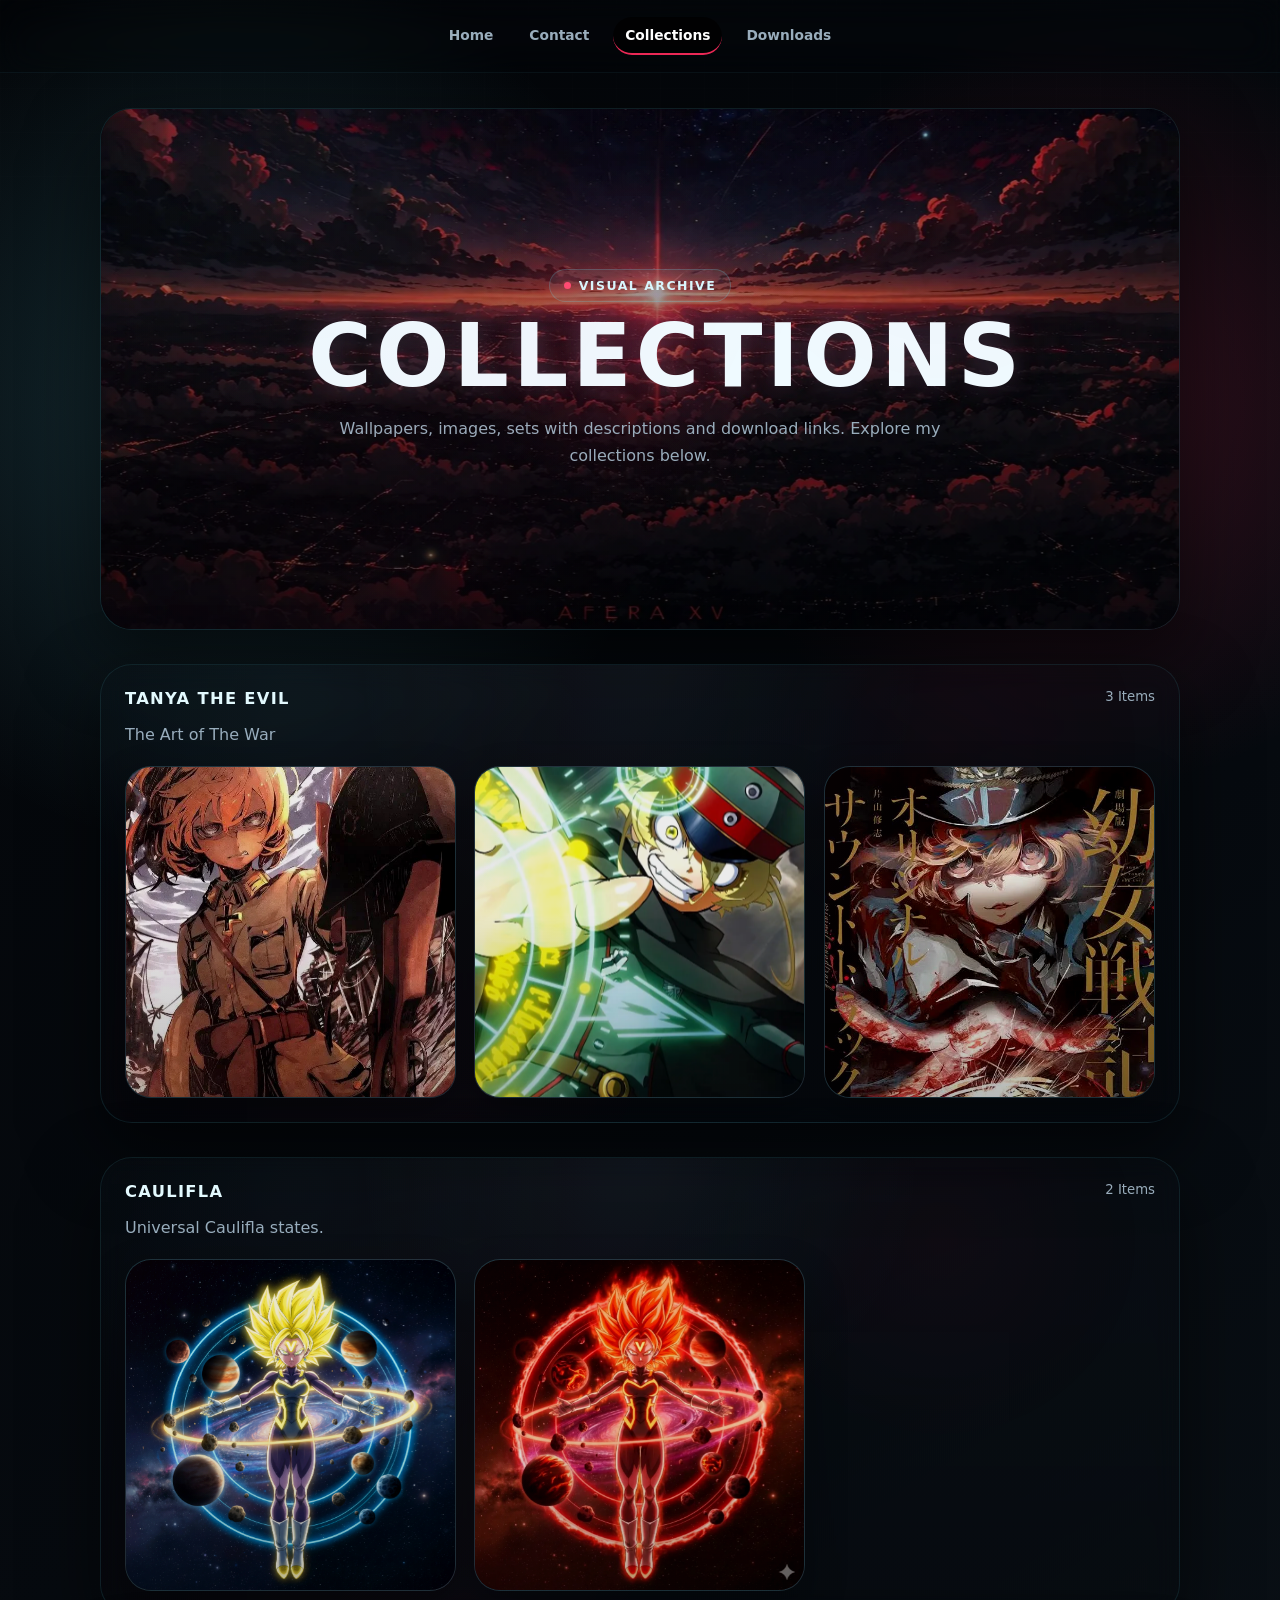
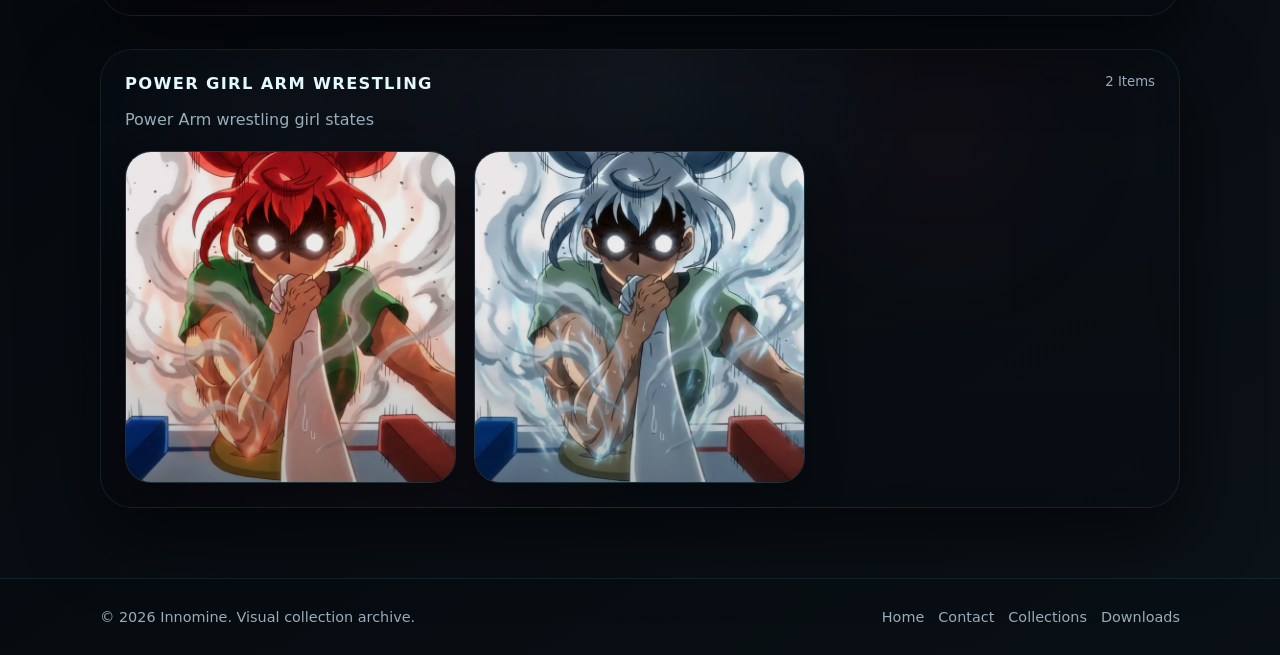
==== commit 9d5ea97d: "Add files via upload" ====
--- a/collections/index.html
+++ b/collections/index.html
@@ -10,12 +10,14 @@
     content="Wallpaper and image collection by Innomine, with detailed descriptions and curated visual cards."
   />
 
+  <!-- Pre-carga de la imagen principal para que cargue más rápido -->
   <link rel="preload" href="../assets/images/cover-banner.webp" as="image" type="image/webp" />
   <link rel="stylesheet" href="../assets/site.css" />
 </head>
 
 <body>
   <div class="site-shell">
+    <!-- Navegación superior -->
     <header class="site-header">
       <div class="header-inner">
         <nav class="main-nav" aria-label="Main navigation">
@@ -28,6 +30,7 @@
     </header>
 
     <main class="collections-page">
+      <!-- HERO SECTION: La imagen grande de bienvenida -->
       <section class="collection-hero reveal">
         <picture class="collection-hero-bg">
           <source srcset="../assets/images/cover-banner.webp" type="image/webp" />
@@ -43,124 +46,345 @@
           <p class="section-tag">Visual Archive</p>
           <h1>Collections</h1>
           <p>
-            Curated wallpapers and image sets with detailed descriptions.
-            Replace the sample cards with your own files whenever you want.
+            Wallpapers, images, sets with descriptions and download links.
+            Explore my collections below.
           </p>
         </div>
       </section>
 
-      <section class="collection-section reveal" aria-labelledby="wallpapers-title">
+      <!-- ====================================================== -->
+      <!-- SECCIÓN 1: TANYA THE EVIL -->
+      <!-- ====================================================== -->
+      <section class="collection-section reveal" aria-labelledby="tanya-title">
+        
+        <!-- Encabezado de la Sección Tanya -->
         <div class="section-heading collection-heading">
           <div>
-            <h2 id="wallpapers-title">Wallpaper Gallery</h2>
+            <!-- CAMBIA ESTE TÍTULO -->
+            <h2 id="tanya-title">Tanya the Evil</h2>
+            <!-- CAMBIA ESTA DESCRIPCIÓN -->
             <p class="collection-intro">
-              Add your wallpapers inside <code>assets/collections/</code> and create one card per image.
+              The Art of The War
             </p>
           </div>
-          <span class="section-note">Cards ready for your images</span>
-        </div>
-
+          <!-- Nota opcional (ej: cantidad de imágenes) -->
+          <span class="section-note">3 Items</span>
+        </div>
+
+        <!-- Cuadrícula de imágenes de Tanya -->
         <div class="gallery-grid">
-          <article class="gallery-card">
-            <a href="../assets/images/cover-banner.jpg" target="_blank" rel="noopener noreferrer" class="gallery-media">
-              <picture>
-                <source srcset="../assets/images/cover-banner.webp" type="image/webp" />
-                <img src="../assets/images/cover-banner.jpg" alt="Night skyline wallpaper sample" loading="lazy" decoding="async" />
-              </picture>
-            </a>
-
-            <div class="gallery-body">
-              <span class="gallery-kicker">Sample Wallpaper</span>
-              <h3>Night Skyline</h3>
-              <p>
-                Dark urban atmosphere with cold blue tones and subtle red accents.
-                Use this sample as a model for future wallpaper descriptions.
-              </p>
-
-              <dl class="gallery-meta">
-                <div>
-                  <dt>Type</dt>
-                  <dd>Wallpaper</dd>
-                </div>
-                <div>
-                  <dt>Palette</dt>
-                  <dd>Dark / Cyan / Red</dd>
-                </div>
-                <div>
-                  <dt>Status</dt>
-                  <dd>Sample</dd>
+          
+          <!-- TARJETA 1: Tanya - War -->
+          <article class="gallery-card">
+            <!-- Enlace a la imagen completa al hacer clic -->
+            <a href="../assets/collections/Tanya-The-Evil-war.jpg" target="_blank" rel="noopener noreferrer" class="gallery-media">
+              <picture>
+                <!-- Si tienes versión .webp, úsala aquí. Si no, deja solo el img abajo -->
+                <img src="../assets/collections/Tanya-The-Evil-war.webp" alt="Tanya the Evil in War" loading="lazy" decoding="async" />
+              </picture>
+            </a>
+
+            <div class="gallery-body">
+              <span class="gallery-kicker">Battlefield</span>
+              <!-- Título de la imagen -->
+              <h3>Tanya  - War</h3>
+              <!-- Descripción detallada -->
+              <p>
+                Tanya Degurechaff looking angry to the horizon.
+              
+              </p>
+
+              <!-- Metadatos (Tipo, Paleta, Estado) -->
+              <dl class="gallery-meta">
+                <div>
+                  <dt>Type</dt>
+                  <dd>Art</dd>
+                </div>
+                <div>
+                  <dt>Source</dt>
+                  <dd>
+                     <a href="../assets/collections/Tanya-The-Evil-war.jpg" 
+                      download="Tanya-The-Evil-war.jpg" 
+                      style="text-decoration: underline; color: inherit;">
+                      Pinterest
+                    </a>
+                  </dd>
+                </div>
+              </dl>
+            </div>
+          </article> <!-- Final TARJETA 1: Tanya - War -->
+
+          <!-- TARJETA 2: Tanya - Euphoric -->
+          <article class="gallery-card">
+            <a href="../assets/collections/Tanya-The-Evil-Euphoric.jpg" target="_blank" rel="noopener noreferrer" class="gallery-media">
+              <picture>
+                <img src="../assets/collections/Tanya-The-Evil-Euphoric.webp" alt="Tanya Euphoric" loading="lazy" decoding="async" />
+              </picture>
+            </a>
+
+            <div class="gallery-body">
+              <span class="gallery-kicker">Euphoric</span>
+              <h3>Tanya - Euphoric</h3>
+              <p>
+                Tanya's intense gaze and magical aura.
+              <dl class="gallery-meta">
+                <div>
+                  <dt>Type</dt>
+                  <dd>Anime</dd>
+                </div>
+                <div>
+                  <dt>Source</dt>
+                  <dd>
+                    <a href="../assets/collections/Tanya-The-Evil-Euphoric.jpg" 
+                    download="Tanya-The-Evil-Euphoric.jpg" style="text-decoration: underline; color: inherit;">
+                      Pinterest
+                    </a>
+                  </dd>
+                </div>
+              </dl>
+            </div>
+          </article> <!-- Final TARJETA 2: Tanya - Euphoric -->
+
+          <!-- TARJETA 3: Tanya - Portrait -->
+          <article class="gallery-card">
+            <a href="../assets/collections/Tanya-The-Evil-Portrait.jpg" target="_blank" rel="noopener noreferrer" class="gallery-media">
+              <picture>
+                <img src="../assets/collections/Tanya-The-Evil-Portrait.webp" alt="Tanya Formal Portrait" loading="lazy" decoding="async" />
+              </picture>
+            </a>
+
+            <div class="gallery-body">
+              <span class="gallery-kicker">Abstract</span>
+              <h3>Tanya - Art  Portrait</h3>
+              <p>
+                Powerful portrait state of Tanya.
+              </p>
+
+              <dl class="gallery-meta">
+                <div>
+                  <dt>Type</dt>
+                  <dd>Art</dd>
+                </div>
+                <div>
+                  <dt>Source</dt>
+                  <dd>
+                    <a href="../assets/collections/Tanya-The-Evil-Portrait.jpg" 
+                    download="Tanya-The-Evil-Portrait.jpg" style="text-decoration: underline; color: inherit;">
+                      Pinterest
+                    </a>
+                  </dd>
+                </div>
+              </dl>
+            </div>
+          </article>  <!-- Final TARJETA 3: Tanya - Portrait -->
+
+        </div> <!-- Fin de gallery-grid Tanya -->
+      </section> <!-- Fin de Sección Tanya -->
+
+
+      <!-- ====================================================== -->
+      <!-- SECCIÓN 2: ( Caulifla, Power Girl, etc.) -->
+      <!-- ====================================================== -->
+      <section class="collection-section reveal" aria-labelledby="astral-title">
+        
+        <!-- Encabezado de la Sección Astral -->
+        <div class="section-heading collection-heading">
+          <div>
+            <h2 id="astral-title">Caulifla</h2>
+            <p class="collection-intro">
+              Universal Caulifla states.
+            </p>
+          </div>
+          <span class="section-note">2 Items</span>
+        </div>
+
+        <div class="gallery-grid">
+          
+          <!-- TARJETA 1: Caulifla - Base -->
+          <article class="gallery-card">
+            <a href="../assets/collections/Universal-Caulifla-base.jpeg" target="_blank" rel="noopener noreferrer" class="gallery-media">
+              <picture>
+                <img src="../assets/collections/Universal-Caulifla-base.webp" alt="Caulifla Base Form" loading="lazy" decoding="async" />
+              </picture>
+            </a>
+
+            <div class="gallery-body">
+              <span class="gallery-kicker">Base Universal Form</span>
+              <h3>Caulifla - Universal</h3>
+              <p>
+                Universal form for Caulifla.
+              </p>
+
+              <dl class="gallery-meta">
+                <div>
+                  <dt>Type</dt>
+                  <dd>AI</dd>
+                </div>
+                <div>
+                  <dt>Source</dt>
+                  <dd>
+                    <a href="../assets/collections/Universal-Caulifla-base.jpeg" 
+                      download="Universal-Caulifla-base.jpeg" 
+                      style="text-decoration: underline; color: inherit;">
+                      Gemini
+                    </a>
+                  </dd>
+                </div>
+              </dl>
+            </div>
+          </article> <!--  Final TARJETA 1: Caulifla - Base -->
+
+          <!-- TARJETA 2: Caulifla - Rage -->
+          <article class="gallery-card">
+            <a href="../assets/collections/Universal-Caulifla-Rage-state.png" target="_blank" rel="noopener noreferrer" class="gallery-media">
+              <picture>
+                <img src="../assets/collections/Universal-Caulifla-Rage-state.webp" alt="Caulifla Universal Rage Form" loading="lazy" decoding="async" />
+              </picture>
+            </a>
+
+            <div class="gallery-body">
+              <span class="gallery-kicker">Rage Universal Form</span>
+              <h3>Caulifla - Rage - Universal</h3>
+              <!-- AÑADIDO: Descripción en inglés para mantener la estructura -->
+              <p>
+                Universal Rage rage for Caulifla.
+              </p>
+
+              <dl class="gallery-meta">
+                <div>
+                  <dt>Type</dt>
+                  <dd>AI</dd>
+                </div>
+                <div>
+                  <dt>Source</dt>
+                  <dd>
+                    <!-- CORREGIDO: Enlace funcional con texto "Download" (o "Gemini" si prefieres) -->
+                    <a href="../assets/collections/Universal-Caulifla-Rage-state.png" 
+                      download="Universal-Caulifla-Rage.png"
+                      style="text-decoration: underline; color: inherit;">
+                      Gemini
+                    </a>
+                  </dd>
+                </div>
+              </dl>
+            </div>
+          </article> <!--  Final TARJETA 2: Caulifla - Rage -->
+
+          
+
+        </div> <!-- Fin de gallery-grid Astral -->
+      </section> <!-- Fin de Sección Astral -->
+
+
+      <!-- ====================================================== -->
+      <!-- SECCIÓN 3: NUEVA SECCIÓN (Plantilla para ti) -->
+      <!-- ====================================================== -->
+      <section class="collection-section reveal" aria-labelledby="new-section-title">
+        <div class="section-heading collection-heading">
+          <div>
+            <!-- CAMBIA EL TÍTULO DE TU NUEVA SECCIÓN AQUÍ -->
+            <h2 id="new-section-title">Power Girl Arm wrestling</h2>
+            <p class="collection-intro">
+              Power Arm wrestling girl states
+            </p>
+          </div>
+          <span class="section-note">2 Items</span>
+        </div>
+
+        <div class="gallery-grid">
+          <!-- COPIA Y PEGA EL BLOQUE <article class="gallery-card">...</article> AQUÍ DENTRO -->
+          <!-- Ejemplo de tarjeta vacía para empezar -->
+
+          <!-- TARJETA 2: Power Girl - Rage -->
+          <article class="gallery-card">
+            <a href="../assets/collections/Rage-state-power-girl.png" target="_blank" rel="noopener noreferrer" class="gallery-media">
+              <picture>
+                <img src="../assets/collections/Rage-state-power-girl.png" alt="Power Girl Rage State" loading="lazy" decoding="async" />
+              </picture>
+            </a>
+
+            <div class="gallery-body">
+              <span class="gallery-kicker">Rage form</span>
+              <h3>Power Girl - Rage</h3>
+              <p>
+                Intense energy aura and aggressive.
+              </p>
+
+              <dl class="gallery-meta">
+                <div>
+                  <dt>Type</dt>
+                  <dd>Modified by AI</dd>
+                </div>
+                <div>
+                  <dt>Source</dt>
+                  <dd>
+                    <a href="../assets/collections/Rage-state-power-girl.png" 
+                      download="Rage-state-power-girl.png"
+                      style="text-decoration: underline; color: inherit;">
+                      Gemini
+                    </a>
+                  </dd>
                 </div>
               </dl>
             </div>
           </article>
 
-          <article class="gallery-card empty-card">
+          <!-- TARJETA 3: UI State Power Girl -->
+          <article class="gallery-card">
+            <a href="../assets/collections/UI-state-power-girl.png" target="_blank" rel="noopener noreferrer" class="gallery-media">
+              <picture>
+                <img src="../assets/collections/UI-state-power-girl.webp" alt="Power Girl UI State" loading="lazy" decoding="async" />
+              </picture>
+            </a>
+
+            <div class="gallery-body">
+              <span class="gallery-kicker">Ultra Instinct Form</span>
+              <h3>Power Girl - UI</h3>
+              <p>
+                Intense pasive-aggresive energy aura.
+              </p>
+
+              <dl class="gallery-meta">
+                <div>
+                  <dt>Type</dt>
+                  <dd>Modified by AI</dd>
+                </div>
+                <div>
+                  <dt>Source</dt>
+                  <dd>
+                    <a href="../assets/collections/UI-state-power-girl.png" 
+                      download="UI-state-power-girl.png"
+                      style="text-decoration: underline; color: inherit;">
+                      Gemini
+                    </a>
+                  </dd>
+                </div>
+              </dl>
+            </div>
+          </article>
+          <!-- <article class="gallery-card empty-card">
             <div class="gallery-media placeholder-media">
-              <span>Next Image</span>
-            </div>
-
-            <div class="gallery-body">
-              <span class="gallery-kicker">Empty Slot</span>
-              <h3>Your Wallpaper Title</h3>
-              <p>
-                Replace this placeholder with your own image, title, detailed description,
-                palette notes, resolution, mood or usage recommendations.
-              </p>
-
-              <dl class="gallery-meta">
-                <div>
-                  <dt>Type</dt>
-                  <dd>Wallpaper</dd>
-                </div>
-                <div>
-                  <dt>Resolution</dt>
-                  <dd>Pending</dd>
-                </div>
-                <div>
-                  <dt>Status</dt>
-                  <dd>Draft</dd>
-                </div>
-              </dl>
-            </div>
-          </article>
-
-          <article class="gallery-card empty-card">
-            <div class="gallery-media placeholder-media">
-              <span>New Card</span>
-            </div>
-
-            <div class="gallery-body">
-              <span class="gallery-kicker">Template</span>
-              <h3>Collection Item</h3>
-              <p>
-                Duplicate this card when you want to publish another wallpaper
-                or visual asset with a clean description.
-              </p>
-
-              <dl class="gallery-meta">
-                <div>
-                  <dt>Type</dt>
-                  <dd>Image</dd>
-                </div>
-                <div>
-                  <dt>Theme</dt>
-                  <dd>Custom</dd>
-                </div>
-                <div>
-                  <dt>Status</dt>
-                  <dd>Ready</dd>
-                </div>
-              </dl>
-            </div>
-          </article>
+              <span>Upload Image</span>
+            </div>
+            <div class="gallery-body">
+              <span class="gallery-kicker">Draft</span>
+              <h3>Image Title Here</h3>
+              <p>Replace this placeholder with your image and details.</p>
+              <dl class="gallery-meta">
+                <div><dt>Type</dt><dd>Pending</dd></div>
+                <div><dt>Source</dt><dd>Draft</dd></div>
+              </dl>
+            </div>
+          </article> -->
         </div>
       </section>
+
+
     </main>
 
     <footer class="site-footer">
       <div class="footer-inner">
         <p>© 2026 Innomine. Visual collection archive.</p>
-
         <div class="footer-links">
           <a href="/">Home</a>
           <a href="/contact/">Contact</a>
@@ -173,4 +397,4 @@
 
   <script src="../assets/site.js" defer></script>
 </body>
-</html>
+</html>
--- a/assets/site.css
+++ b/assets/site.css
@@ -1,17 +1,180 @@
- :root{color-scheme:dark;--bg:#05080c;--panel:rgba(7,11,16,.88);--text:#effaff;--muted:#99adbc;--cyan:#68dff3;--red:#ff2c5e;--red-hot:#ff4c73;--line:rgba(104,223,243,.15);--shadow-strong:0 28px 72px rgba(0,0,0,.56);--shadow-soft:0 16px 36px rgba(0,0,0,.34);--radius-xl:32px;--radius-lg:22px;--max-width:1080px;--pad:clamp(12px,3vw,24px);--header:72px}*{box-sizing:border-box;margin:0;padding:0}html{min-width:320px;scroll-behavior:smooth;text-size-adjust:100%}body{min-height:100vh;overflow-x:hidden;color:var(--text);background:radial-gradient(circle at 18% 18%,rgba(104,223,243,.13),transparent 28rem),radial-gradient(circle at 85% 18%,rgba(255,44,94,.14),transparent 24rem),linear-gradient(145deg,#030508 0%,var(--bg) 52%,#0b1118 100%);font-family:Inter,ui-sans-serif,system-ui,-apple-system,BlinkMacSystemFont,"Segoe UI",Arial,sans-serif}body:before{content:"";position:fixed;inset:0;pointer-events:none;z-index:-1;background:linear-gradient(rgba(255,255,255,.012) 1px,transparent 1px),linear-gradient(90deg,rgba(255,255,255,.010) 1px,transparent 1px);background-size:44px 44px;mask-image:linear-gradient(to bottom,rgba(0,0,0,.70),transparent 78%)}a{color:inherit}img,picture{display:block}.site-shell{min-height:100vh;display:flex;flex-direction:column}.site-header{position:fixed;inset:0 0 auto;z-index:50;border-bottom:1px solid rgba(104,223,243,.10);background:rgba(5,8,12,.50);backdrop-filter:blur(14px)}.header-inner{width:min(var(--max-width),calc(100% - var(--pad)*2));height:var(--header);margin-inline:auto;display:flex;align-items:center;justify-content:space-between;gap:16px}.brand{position:relative;flex:0 0 auto;color:var(--text);text-decoration:none;font-size:clamp(.76rem,2vw,.95rem);font-weight:900;letter-spacing:.18em;text-shadow:0 0 18px rgba(104,223,243,.22),0 0 16px rgba(255,44,94,.12)}.brand:after{content:"";position:absolute;left:0;bottom:-9px;width:42px;height:2px;background:linear-gradient(90deg,var(--red),transparent);box-shadow:0 0 14px rgba(255,44,94,.70)}.main-nav{display:flex;align-items:center;justify-content:flex-end;gap:clamp(2px,1vw,8px);min-width:0}.main-nav a{min-height:38px;display:inline-flex;align-items:center;padding:8px clamp(8px,2vw,12px);border-radius:999px;color:var(--muted);text-decoration:none;font-size:clamp(.72rem,2.4vw,.86rem);font-weight:750;transition:color .15s ease,background-color .15s ease,transform .15s ease}.main-nav a:hover,.main-nav a.active{color:var(--text);background-color:rgba(104,223,243,.08);transform:translateY(-1px)}.contact-page{flex:1;padding-bottom:clamp(34px,6vw,58px)}.hero-banner{position:relative;height:clamp(330px,50vh,560px);overflow:hidden;border-bottom:1px solid rgba(255,44,94,.16);background:#070b10}.hero-banner:after{content:"";position:absolute;inset:0;pointer-events:none;background:radial-gradient(circle at 50% 42%,rgba(255,44,94,.12),transparent 24%),linear-gradient(to bottom,rgba(3,5,8,.06),rgba(3,5,8,.15) 52%,var(--bg) 100%),linear-gradient(90deg,rgba(3,5,8,.42),transparent 48%,rgba(3,5,8,.38))}.hero-image{width:100%;height:100%;object-fit:cover;filter:saturate(1.12) contrast(1.06) brightness(.94);transform:scale(1.015);animation:slowZoom 18s ease-in-out infinite alternate}.contact-card-wrap{position:relative;z-index:8;width:min(var(--max-width),calc(100% - var(--pad)*2));margin:clamp(-142px,-12vw,-112px) auto 0}.contact-card{position:relative;overflow:visible;padding:0 clamp(16px,3.2vw,28px) clamp(22px,3.6vw,32px);border:1px solid var(--line);border-radius:clamp(24px,4vw,var(--radius-xl));background:linear-gradient(180deg,rgba(12,17,24,.77),rgba(5,8,12,.94)),radial-gradient(circle at 50% 0%,rgba(104,223,243,.08),transparent 40%);box-shadow:var(--shadow-strong);backdrop-filter:blur(18px);contain:layout paint}.contact-card:before{content:"";position:absolute;inset:0;pointer-events:none;border-radius:inherit;background:linear-gradient(120deg,transparent 0%,rgba(255,44,94,.045) 40%,transparent 58%),radial-gradient(circle at 50% 0%,rgba(255,44,94,.08),transparent 30%)}.profile-avatar{position:relative;z-index:2;width:clamp(132px,22vw,168px);margin:calc(clamp(132px,22vw,168px)/-2) auto 18px;filter:drop-shadow(0 20px 30px rgba(0,0,0,.50)) drop-shadow(0 0 18px rgba(255,44,94,.14)) drop-shadow(0 0 14px rgba(104,223,243,.12));animation:avatarFloat 4s ease-in-out infinite;contain:layout paint}.profile-avatar img{width:100%;height:auto;object-fit:contain;border-radius:16px}.profile-top{position:relative;z-index:2;max-width:680px;margin:0 auto clamp(22px,4vw,30px);text-align:center}.section-tag{display:inline-flex;align-items:center;gap:8px;margin-bottom:14px;padding:8px 14px;border:1px solid rgba(104,223,243,.20);border-radius:999px;color:#d8f9ff;background:rgba(104,223,243,.08);font-size:clamp(.70rem,2.6vw,.78rem);font-weight:900;letter-spacing:.12em;text-transform:uppercase}.section-tag:before{content:"";width:7px;height:7px;flex:0 0 7px;border-radius:50%;background:var(--red-hot);box-shadow:0 0 15px rgba(255,44,94,.86)}h1{font-size:clamp(2.35rem,8vw,5.4rem);line-height:.94;letter-spacing:-.07em;text-transform:uppercase;text-wrap:balance;text-shadow:0 0 24px rgba(104,223,243,.14),0 0 30px rgba(255,44,94,.14)}.profile-subtitle,.home-content p,.simple-page-panel p{max-width:650px;margin:18px auto 0;color:var(--muted);font-size:clamp(.94rem,2.8vw,1rem);line-height:1.7}.links-section,.downloads-section{position:relative;z-index:2;margin-top:clamp(22px,4vw,30px)}.links-section h2,.section-heading h2{margin-bottom:14px;color:#e6fbff;font-size:clamp(.88rem,2.8vw,1.02rem);letter-spacing:.08em;text-transform:uppercase}.links-grid{display:grid;grid-template-columns:repeat(2,minmax(0,1fr));gap:clamp(10px,2vw,14px)}.link-card,.action-button,.downloads-button{position:relative;isolation:isolate;overflow:hidden;display:flex;flex-direction:column;justify-content:center;min-height:clamp(84px,14vw,92px);padding:clamp(15px,3vw,18px);border:1px solid rgba(104,223,243,.15);border-radius:clamp(18px,3vw,var(--radius-lg));color:var(--text);text-decoration:none;background:linear-gradient(135deg,rgba(104,223,243,.075),rgba(255,44,94,.08)),rgba(255,255,255,.027);box-shadow:inset 0 1px 0 rgba(255,255,255,.04);transform:translateZ(0);transition:transform .155s ease,border-color .155s ease,box-shadow .155s ease,background-color .155s ease}.link-card:before,.action-button:before,.downloads-button:before{content:"";position:absolute;inset:-50% -18%;z-index:-1;opacity:0;transform:translate3d(-120%,0,0) skewX(-24deg);background:linear-gradient(90deg,transparent 0 12%,rgba(255,44,94,0) 12% 20%,rgba(255,44,94,.58) 20% 25%,transparent 25% 36%,rgba(255,44,94,.42) 36% 41%,transparent 41% 52%,rgba(255,44,94,.30) 52% 57%,transparent 57% 100%)}.link-card:hover,.action-button:hover,.downloads-button:hover{transform:translate3d(0,-4px,0);border-color:rgba(255,44,94,.56);box-shadow:var(--shadow-soft),0 0 28px rgba(255,44,94,.15),inset 0 1px 0 rgba(255,255,255,.055)}.link-card:hover:before,.action-button:hover:before,.downloads-button:hover:before{opacity:1;animation:slashSweep .52s ease both}.primary-link{border-color:rgba(104,223,243,.28)}.link-title{font-size:clamp(.98rem,3vw,1.04rem);font-weight:900;letter-spacing:-.02em}.link-subtext{margin-top:7px;color:var(--muted);font-size:clamp(.84rem,2.6vw,.9rem);line-height:1.45}.section-heading{display:flex;align-items:end;justify-content:space-between;gap:16px;margin-bottom:14px}.section-note{color:var(--muted);font-size:.83rem}.downloads-panel{padding:clamp(14px,3vw,18px);border:1px solid rgba(255,44,94,.18);border-radius:clamp(18px,3vw,var(--radius-lg));background:linear-gradient(135deg,rgba(255,44,94,.08),transparent),rgba(5,8,13,.26)}.downloads-empty{min-height:clamp(132px,20vw,145px);display:grid;place-items:center;padding:clamp(16px,3vw,20px);border:1px dashed rgba(104,223,243,.18);border-radius:18px;text-align:center}.downloads-empty h3{margin-bottom:8px;font-size:1.12rem}.downloads-empty p{max-width:560px;color:var(--muted);line-height:1.6}.downloads-button,.action-button{min-height:auto;display:inline-flex;align-items:center;margin-top:18px;padding:13px 18px;border-radius:999px;font-weight:900}.home-page,.downloads-page{flex:1;min-height:100vh;display:grid;place-items:center;padding:calc(var(--header) + 36px) var(--pad) 54px}.home-hero,.simple-page-panel{position:relative;overflow:hidden;width:min(var(--max-width),100%);min-height:clamp(500px,70vh,620px);display:grid;place-items:center;border:1px solid var(--line);border-radius:clamp(24px,4vw,var(--radius-xl));background:var(--panel);box-shadow:var(--shadow-strong)}.home-bg{position:absolute;inset:0}.home-bg img{width:100%;height:100%;object-fit:cover;filter:brightness(.56) saturate(1.14)}.home-bg:after{content:"";position:absolute;inset:0;background:radial-gradient(circle at 50% 50%,rgba(255,44,94,.15),transparent 30%),linear-gradient(180deg,rgba(3,5,8,.12),rgba(3,5,8,.68))}.home-content,.simple-page-panel{position:relative;padding:clamp(24px,4vw,36px);text-align:center}.home-actions{margin-top:28px;display:flex;justify-content:center;gap:12px;flex-wrap:wrap}.action-button.secondary{background:rgba(255,255,255,.028)}.simple-page-panel{min-height:420px;background:radial-gradient(circle at 50% 0%,rgba(255,44,94,.09),transparent 34%),var(--panel)}.download-placeholder{width:min(520px,100%);margin-top:24px;padding:22px;border:1px dashed rgba(104,223,243,.18);border-radius:22px;color:var(--muted);background:rgba(255,255,255,.028)}.site-footer{margin-top:auto;border-top:1px solid rgba(104,223,243,.10);background:rgba(5,8,12,.68)}.footer-inner{width:min(var(--max-width),calc(100% - var(--pad)*2));min-height:76px;margin-inline:auto;display:flex;align-items:center;justify-content:space-between;gap:16px;color:var(--muted);font-size:.9rem}.footer-links{display:flex;gap:14px}.footer-links a{color:var(--muted);text-decoration:none;transition:color .15s ease}.footer-links a:hover{color:var(--cyan)}.reveal{animation:revealUp .62s cubic-bezier(.2,.8,.2,1) both}.clicked{transform:scale(.985)!important}@keyframes revealUp{from{opacity:0;transform:translate3d(0,22px,0) scale(.988)}to{opacity:1;transform:translate3d(0,0,0) scale(1)}}@keyframes avatarFloat{0%,100%{transform:translate3d(0,0,0)}50%{transform:translate3d(0,-8px,0)}}@keyframes slashSweep{from{transform:translate3d(-120%,0,0) skewX(-24deg)}to{transform:translate3d(120%,0,0) skewX(-24deg)}}@keyframes slowZoom{from{transform:scale(1.015)}to{transform:scale(1.055)}}@media(max-width:760px){:root{--header:66px}.header-inner{gap:10px}.main-nav{gap:1px}.hero-banner{height:clamp(320px,44vh,440px)}.contact-card-wrap{margin-top:-114px}.links-grid{grid-template-columns:1fr}.section-heading,.footer-inner{align-items:flex-start;flex-direction:column}.footer-inner{justify-content:center;padding:20px 0}}@media(max-width:520px){.header-inner{width:calc(100% - 20px)}.brand{letter-spacing:.12em}.main-nav a{padding-inline:7px}.contact-card-wrap{width:calc(100% - 20px);margin-top:-106px}.section-tag{letter-spacing:.08em}.footer-links{flex-wrap:wrap}}@media(max-width:370px){.brand{font-size:.68rem}.main-nav a{font-size:.68rem;padding-inline:5px}.profile-avatar{width:126px}}@media(prefers-reduced-motion:reduce){*,*:before,*:after{scroll-behavior:auto!important;animation-duration:1ms!important;animation-iteration-count:1!important;transition-duration:1ms!important}}@media(hover:none){.link-card:hover,.action-button:hover,.downloads-button:hover,.main-nav a:hover{transform:none}.link-card:before,.action-button:before,.downloads-button:before{display:none}}
-
-
-/* V4 PROFESSIONAL MOTION + COLLECTIONS
-   Keeps shadows and animations, but uses transform/opacity for performance. */
-
-:root {
-  --motion-fast: 520ms;
-  --motion-medium: 680ms;
-  --ease-out: cubic-bezier(.16, 1, .3, 1);
-  --ease-snap: cubic-bezier(.2, .8, .2, 1);
-}
-
-/* Keep animations smooth without layout thrashing */
+:root{color-scheme:dark;--bg:#05080c;--panel:rgba(7,11,16,.88);--text:#effaff;--muted:#99adbc;--cyan:#68dff3;--red:#ff2c5e;--red-hot:#ff4c73;--line:rgba(104,223,243,.15);--shadow-strong:0 28px 72px rgba(0,0,0,.56);--shadow-soft:0 16px 36px rgba(0,0,0,.34);--radius-xl:32px;--radius-lg:22px;--max-width:1080px;--pad:clamp(12px,3vw,24px);--header:72px}
+
+*{box-sizing:border-box;margin:0;padding:0}
+
+html{min-width:320px;scroll-behavior:smooth;text-size-adjust:100%}
+
+body{min-height:100vh;overflow-x:hidden;color:var(--text);background:radial-gradient(circle at 18% 18%,rgba(104,223,243,.13),transparent 28rem),radial-gradient(circle at 85% 18%,rgba(255,44,94,.14),transparent 24rem),linear-gradient(145deg,#030508 0%,var(--bg) 52%,#0b1118 100%);font-family:Inter,ui-sans-serif,system-ui,-apple-system,BlinkMacSystemFont,"Segoe UI",Arial,sans-serif}
+
+body:before{content:"";position:fixed;inset:0;pointer-events:none;z-index:-1;background:linear-gradient(rgba(255,255,255,.012) 1px,transparent 1px),linear-gradient(90deg,rgba(255,255,255,.010) 1px,transparent 1px);background-size:44px 44px;mask-image:linear-gradient(to bottom,rgba(0,0,0,.70),transparent 78%)}
+
+a{color:inherit}
+img,picture{display:block}
+
+.site-shell{min-height:100vh;display:flex;flex-direction:column}
+
+.site-header{position:fixed;inset:0 0 auto;z-index:50;border-bottom:1px solid rgba(104,223,243,.10);background:rgba(5,8,12,.50);backdrop-filter:blur(14px)}
+
+.header-inner{width:min(var(--max-width),calc(100% - var(--pad)*2));height:var(--header);margin-inline:auto;display:flex;align-items:center;justify-content:space-between;gap:16px}
+
+.brand{position:relative;flex:0 0 auto;color:var(--text);text-decoration:none;font-size:clamp(.76rem,2vw,.95rem);font-weight:900;letter-spacing:.18em;text-shadow:0 0 18px rgba(104,223,243,.22),0 0 16px rgba(255,44,94,.12)}
+
+.brand:after{content:"";position:absolute;left:0;bottom:-9px;width:42px;height:2px;background:linear-gradient(90deg,var(--red),transparent);box-shadow:0 0 14px rgba(255,44,94,.70)}
+
+.main-nav{display:flex;align-items:center;justify-content:flex-end;gap:clamp(2px,1vw,8px);min-width:0}
+
+.main-nav a{min-height:38px;display:inline-flex;align-items:center;padding:8px clamp(8px,2vw,12px);border-radius:999px;color:var(--muted);text-decoration:none;font-size:clamp(.72rem,2.4vw,.86rem);font-weight:750;transition:color .15s ease,background-color .15s ease,transform .15s ease}
+
+.main-nav a:hover,.main-nav a.active{color:var(--text);background-color:rgba(104,223,243,.08);transform:translateY(-1px)}
+
+.contact-page{flex:1;padding-bottom:clamp(34px,6vw,58px)}
+
+.hero-banner{position:relative;height:clamp(330px,50vh,560px);overflow:hidden;border-bottom:1px solid rgba(255,44,94,.16);background:#070b10}
+
+.hero-banner:after{content:"";position:absolute;inset:0;pointer-events:none;background:radial-gradient(circle at 50% 42%,rgba(255,44,94,.12),transparent 24%),linear-gradient(to bottom,rgba(3,5,8,.06),rgba(3,5,8,.15) 52%,var(--bg) 100%),linear-gradient(90deg,rgba(3,5,8,.42),transparent 48%,rgba(3,5,8,.38))}
+
+.hero-image{width:100%;height:100%;object-fit:cover;filter:saturate(1.12) contrast(1.06) brightness(.94);transform:scale(1.015);animation:slowZoom 18s ease-in-out infinite alternate}
+
+.contact-card-wrap{position:relative;z-index:8;width:min(var(--max-width),calc(100% - var(--pad)*2));margin:clamp(-142px,-12vw,-112px) auto 0}
+
+.contact-card{position:relative;overflow:visible;padding:0 clamp(16px,3.2vw,28px) clamp(22px,3.6vw,32px);border:1px solid var(--line);border-radius:clamp(24px,4vw,var(--radius-xl));background:linear-gradient(180deg,rgba(12,17,24,.77),rgba(5,8,12,.94)),radial-gradient(circle at 50% 0%,rgba(104,223,243,.08),transparent 40%);box-shadow:var(--shadow-strong);backdrop-filter:blur(18px);contain:layout paint}
+
+.contact-card:before{content:"";position:absolute;inset:0;pointer-events:none;border-radius:inherit;background:linear-gradient(120deg,transparent 0%,rgba(255,44,94,.045) 40%,transparent 58%),radial-gradient(circle at 50% 0%,rgba(255,44,94,.08),transparent 30%)}
+
+.profile-avatar{position:relative;z-index:2;width:clamp(132px,22vw,168px);margin:calc(clamp(132px,22vw,168px)/-2) auto 18px;filter:drop-shadow(0 20px 30px rgba(0,0,0,.50)) drop-shadow(0 0 18px rgba(255,44,94,.14)) drop-shadow(0 0 14px rgba(104,223,243,.12));animation:avatarFloat 4s ease-in-out infinite;contain:layout paint}
+
+.profile-avatar img{width:100%;height:auto;object-fit:contain;border-radius:16px}
+
+.profile-top{position:relative;z-index:2;max-width:680px;margin:0 auto clamp(22px,4vw,30px);text-align:center}
+
+.section-tag{display:inline-flex;align-items:center;gap:8px;margin-bottom:14px;padding:8px 14px;border:1px solid rgba(104,223,243,.20);border-radius:999px;color:#d8f9ff;background:rgba(104,223,243,.08);font-size:clamp(.70rem,2.6vw,.78rem);font-weight:900;letter-spacing:.12em;text-transform:uppercase}
+
+.section-tag:before{content:"";width:7px;height:7px;flex:0 0 7px;border-radius:50%;background:var(--red-hot);box-shadow:0 0 15px rgba(255,44,94,.86)}
+
+h1{font-size:clamp(2.35rem,8vw,5.4rem);line-height:.94;letter-spacing:-.07em;text-transform:uppercase;text-wrap:balance;text-shadow:0 0 24px rgba(104,223,243,.14),0 0 30px rgba(255,44,94,.14)}
+
+.profile-subtitle,.home-content p,.simple-page-panel p{max-width:650px;margin:18px auto 0;color:var(--muted);font-size:clamp(.94rem,2.8vw,1rem);line-height:1.7}
+
+.links-section,.downloads-section{position:relative;z-index:2;margin-top:clamp(22px,4vw,30px)}
+
+.links-section h2,.section-heading h2{margin-bottom:14px;color:#e6fbff;font-size:clamp(.88rem,2.8vw,1.02rem);letter-spacing:.08em;text-transform:uppercase}
+
+.links-grid{display:grid;grid-template-columns:repeat(2,minmax(0,1fr));gap:clamp(10px,2vw,14px)}
+
+.link-card,.action-button,.downloads-button{position:relative;isolation:isolate;overflow:hidden;display:flex;flex-direction:column;justify-content:center;min-height:clamp(84px,14vw,92px);padding:clamp(15px,3vw,18px);border:1px solid rgba(104,223,243,.15);border-radius:clamp(18px,3vw,var(--radius-lg));color:var(--text);text-decoration:none;background:linear-gradient(135deg,rgba(104,223,243,.075),rgba(255,44,94,.08)),rgba(255,255,255,.027);box-shadow:inset 0 1px 0 rgba(255,255,255,.04);transform:translateZ(0);transition:transform .155s ease,border-color .155s ease,box-shadow .155s ease,background-color .155s ease}
+
+.link-card:before,.action-button:before,.downloads-button:before{content:"";position:absolute;inset:-50% -18%;z-index:-1;opacity:0;transform:translate3d(-120%,0,0) skewX(-24deg);background:linear-gradient(90deg,transparent 0 12%,rgba(255,44,94,0) 12% 20%,rgba(255,44,94,.58) 20% 25%,transparent 25% 36%,rgba(255,44,94,.42) 36% 41%,transparent 41% 52%,rgba(255,44,94,.30) 52% 57%,transparent 57% 100%)}
+
+.link-card:hover,.action-button:hover,.downloads-button:hover{transform:translate3d(0,-4px,0);border-color:rgba(255,44,94,.56);box-shadow:var(--shadow-soft),0 0 28px rgba(255,44,94,.15),inset 0 1px 0 rgba(255,255,255,.055)}
+
+.link-card:hover:before,.action-button:hover:before,.downloads-button:hover:before{opacity:1;animation:slashSweep .52s ease both}
+
+.primary-link{border-color:rgba(104,223,243,.28)}
+
+.link-title{font-size:clamp(.98rem,3vw,1.04rem);font-weight:900;letter-spacing:-.02em}
+
+.link-subtext{margin-top:7px;color:var(--muted);font-size:clamp(.84rem,2.6vw,.9rem);line-height:1.45}
+
+.section-heading{display:flex;align-items:end;justify-content:space-between;gap:16px;margin-bottom:14px}
+
+.section-note{color:var(--muted);font-size:.83rem}
+
+.downloads-panel{padding:clamp(14px,3vw,18px);border:1px solid rgba(255,44,94,.18);border-radius:clamp(18px,3vw,var(--radius-lg));background:linear-gradient(135deg,rgba(255,44,94,.08),transparent),rgba(5,8,13,.26)}
+
+.downloads-empty{min-height:clamp(132px,20vw,145px);display:grid;place-items:center;padding:clamp(16px,3vw,20px);border:1px dashed rgba(104,223,243,.18);border-radius:18px;text-align:center}
+
+.downloads-empty h3{margin-bottom:8px;font-size:1.12rem}
+
+.downloads-empty p{max-width:560px;color:var(--muted);line-height:1.6}
+
+.downloads-button,.action-button{min-height:auto;display:inline-flex;align-items:center;margin-top:18px;padding:13px 18px;border-radius:999px;font-weight:900}
+
+.home-page,.downloads-page{flex:1;min-height:100vh;display:grid;place-items:center;padding:calc(var(--header) + 36px) var(--pad) 54px}
+
+.home-hero,.simple-page-panel{position:relative;overflow:hidden;width:min(var(--max-width),100%);min-height:clamp(500px,70vh,620px);display:grid;place-items:center;border:1px solid var(--line);border-radius:clamp(24px,4vw,var(--radius-xl));background:var(--panel);box-shadow:var(--shadow-strong)}
+
+.home-bg{position:absolute;inset:0}
+
+.home-bg img{width:100%;height:100%;object-fit:cover;filter:brightness(.56) saturate(1.14)}
+
+.home-bg:after{content:"";position:absolute;inset:0;background:radial-gradient(circle at 50% 50%,rgba(255,44,94,.15),transparent 30%),linear-gradient(180deg,rgba(3,5,8,.12),rgba(3,5,8,.68))}
+
+.home-content,.simple-page-panel{position:relative;padding:clamp(24px,4vw,36px);text-align:center}
+
+.home-actions{margin-top:28px;display:flex;justify-content:center;gap:12px;flex-wrap:wrap}
+
+.action-button.secondary{background:rgba(255,255,255,.028)}
+
+.simple-page-panel{min-height:420px;background:radial-gradient(circle at 50% 0%,rgba(255,44,94,.09),transparent 34%),var(--panel)}
+
+.download-placeholder{width:min(520px,100%);margin-top:24px;padding:22px;border:1px dashed rgba(104,223,243,.18);border-radius:22px;color:var(--muted);background:rgba(255,255,255,.028)}
+
+.site-footer{margin-top:auto;border-top:1px solid rgba(104,223,243,.10);background:rgba(5,8,12,.68)}
+
+.footer-inner{width:min(var(--max-width),calc(100% - var(--pad)*2));min-height:76px;margin-inline:auto;display:flex;align-items:center;justify-content:space-between;gap:16px;color:var(--muted);font-size:.9rem}
+
+.footer-links{display:flex;gap:14px}
+
+.footer-links a{color:var(--muted);text-decoration:none;transition:color .15s ease}
+
+.footer-links a:hover{color:var(--cyan)}
+
+.reveal{animation:revealUp .62s cubic-bezier(.2,.8,.2,1) both}
+
+.clicked{transform:scale(.985)!important}
+
+@keyframes revealUp{from{opacity:0;transform:translate3d(0,22px,0) scale(.988)}to{opacity:1;transform:translate3d(0,0,0) scale(1)}}
+
+@keyframes avatarFloat{0%,100%{transform:translate3d(0,0,0)}50%{transform:translate3d(0,-8px,0)}}
+
+@keyframes slashSweep{from{transform:translate3d(-120%,0,0) skewX(-24deg)}to{transform:translate3d(120%,0,0) skewX(-24deg)}}
+
+@keyframes slowZoom{from{transform:scale(1.015)}to{transform:scale(1.055)}}
+
+@media(max-width:760px){
+  :root{--header:66px}
+  .header-inner{gap:10px}
+  .main-nav{gap:1px}
+  .hero-banner{height:clamp(320px,44vh,440px)}
+  .contact-card-wrap{margin-top:-114px}
+  .links-grid{grid-template-columns:1fr}
+  .section-heading,.footer-inner{align-items:flex-start;flex-direction:column}
+  .footer-inner{justify-content:center;padding:20px 0}
+}
+
+@media(max-width:520px){
+  .header-inner{width:calc(100% - 20px)}
+  .brand{letter-spacing:.12em}
+  .main-nav a{padding-inline:7px}
+  .contact-card-wrap{width:calc(100% - 20px);margin-top:-106px}
+  .section-tag{letter-spacing:.08em}
+  .footer-links{flex-wrap:wrap}
+}
+
+@media(max-width:370px){
+  .brand{font-size:.68rem}
+  .main-nav a{font-size:.68rem;padding-inline:5px}
+  .profile-avatar{width:126px}
+}
+
+@media(prefers-reduced-motion:reduce){
+  *,*:before,*:after{scroll-behavior:auto!important;animation-duration:1ms!important;animation-iteration-count:1!important;transition-duration:1ms!important}
+}
+
+@media(hover:none){
+  .link-card:hover,.action-button:hover,.downloads-button:hover,.main-nav a:hover{transform:none}
+  .link-card:before,.action-button:before,.downloads-button:before{display:none}
+}
+
+/* Variables de movimiento para mantener animaciones consistentes */
+:root{
+  --motion-fast:520ms;
+  --motion-medium:680ms;
+  --ease-out:cubic-bezier(.16,1,.3,1);
+  --ease-snap:cubic-bezier(.2,.8,.2,1);
+}
+
+/* Elementos animados: se prioriza transform para evitar saltos */
 .hero-image,
 .home-bg img,
 .collection-hero-bg img,
@@ -20,33 +183,33 @@
 .action-button,
 .downloads-button,
 .gallery-card,
-.gallery-media img {
-  will-change: transform;
-}
-
-/* Slightly richer but still controlled animated atmosphere */
+.gallery-media img{
+  will-change:transform;
+}
+
+/* Brillo ambiental controlado en paneles principales */
 .contact-card::after,
 .home-hero::after,
 .simple-page-panel::after,
 .collection-hero::after,
-.collection-section::after {
-  content: "";
-  position: absolute;
-  inset: 0;
-  pointer-events: none;
-  border-radius: inherit;
-  background:
-    linear-gradient(115deg, transparent 0%, rgba(255, 44, 94, 0.055) 42%, transparent 60%),
-    radial-gradient(circle at 18% 8%, rgba(104, 223, 243, 0.08), transparent 28%),
-    radial-gradient(circle at 78% 18%, rgba(255, 44, 94, 0.08), transparent 24%);
-  opacity: 0.82;
-  animation: panelGlowDrift 4.8s var(--ease-out) infinite alternate;
+.collection-section::after{
+  content:"";
+  position:absolute;
+  inset:0;
+  pointer-events:none;
+  border-radius:inherit;
+  background:
+    linear-gradient(115deg,transparent 0%,rgba(255,44,94,.055) 42%,transparent 60%),
+    radial-gradient(circle at 18% 8%,rgba(104,223,243,.08),transparent 28%),
+    radial-gradient(circle at 78% 18%,rgba(255,44,94,.08),transparent 24%);
+  opacity:.82;
+  animation:panelGlowDrift 4.8s var(--ease-out) infinite alternate;
 }
 
 .link-card,
 .action-button,
 .downloads-button,
-.gallery-card {
+.gallery-card{
   transition:
     transform 170ms var(--ease-snap),
     border-color 170ms ease,
@@ -57,417 +220,439 @@
 
 .link-card:hover,
 .action-button:hover,
-.downloads-button:hover {
-  transform: translate3d(0, -5px, 0) scale(1.006);
-  filter: saturate(1.06);
+.downloads-button:hover{
+  transform:translate3d(0,-5px,0) scale(1.006);
+  filter:saturate(1.06);
 }
 
 .link-card:hover::before,
 .action-button:hover::before,
-.downloads-button:hover::before {
-  animation: slashSweep var(--motion-fast) var(--ease-out) both;
-}
-
-/* Extra red ignition line on hover without heavy blur */
+.downloads-button:hover::before{
+  animation:slashSweep var(--motion-fast) var(--ease-out) both;
+}
+
+/* Línea roja inferior en hover sin usar blur pesado */
 .link-card::after,
 .action-button::after,
 .downloads-button::after,
-.gallery-card::after {
-  content: "";
-  position: absolute;
-  left: 14px;
-  right: 14px;
-  bottom: 10px;
-  height: 1px;
-  border-radius: 999px;
-  background: linear-gradient(90deg, transparent, rgba(255, 76, 115, 0.78), transparent);
-  opacity: 0;
-  transform: scaleX(0.52);
-  transition: opacity 170ms ease, transform 170ms var(--ease-out);
+.gallery-card::after{
+  content:"";
+  position:absolute;
+  left:14px;
+  right:14px;
+  bottom:10px;
+  height:1px;
+  border-radius:999px;
+  background:linear-gradient(90deg,transparent,rgba(255,76,115,.78),transparent);
+  opacity:0;
+  transform:scaleX(.52);
+  transition:opacity 170ms ease,transform 170ms var(--ease-out);
 }
 
 .link-card:hover::after,
 .action-button:hover::after,
 .downloads-button:hover::after,
-.gallery-card:hover::after {
-  opacity: 1;
-  transform: scaleX(1);
-}
-
-.profile-avatar {
-  animation: avatarFloat 3.8s var(--ease-out) infinite;
-}
-
-.reveal {
-  animation: revealUp var(--motion-medium) var(--ease-out) both;
-}
-
-@keyframes panelGlowDrift {
-  from {
-    opacity: 0.54;
-    transform: translate3d(-8px, -5px, 0);
-  }
-  to {
-    opacity: 0.88;
-    transform: translate3d(8px, 5px, 0);
-  }
-}
-
-/* COLLECTIONS PAGE */
-
-.collections-page {
-  flex: 1;
-  padding: calc(var(--header-height) + 36px) var(--page-pad) clamp(42px, 7vw, 70px);
-}
-
-.collection-hero {
-  position: relative;
-  isolation: isolate;
-  overflow: hidden;
-  width: min(var(--max-width), 100%);
-  min-height: clamp(420px, 58vh, 560px);
-  display: grid;
-  place-items: center;
-  margin-inline: auto;
-  border: 1px solid var(--line);
-  border-radius: clamp(24px, 4vw, var(--radius-xl));
-  background: var(--bg-panel);
-  box-shadow: var(--shadow-strong);
-}
-
-.collection-hero-bg {
-  position: absolute;
-  inset: 0;
-  z-index: -2;
-}
-
-.collection-hero-bg img {
-  width: 100%;
-  height: 100%;
-  object-fit: cover;
-  filter: brightness(0.58) saturate(1.18) contrast(1.04);
-  transform: scale(1.012);
-  animation: slowZoom 18s ease-in-out infinite alternate;
-}
-
-.collection-hero::before {
-  content: "";
-  position: absolute;
-  inset: 0;
-  z-index: -1;
-  background:
-    radial-gradient(circle at 50% 44%, rgba(255, 44, 94, 0.14), transparent 28%),
-    linear-gradient(180deg, rgba(3,5,8,0.12), rgba(3,5,8,0.74));
-}
-
-.collection-hero-content {
-  width: min(760px, 100%);
-  padding: clamp(24px, 5vw, 44px);
-  text-align: center;
-}
-
-.collection-hero-content p:not(.section-tag) {
-  max-width: 680px;
-  margin: 18px auto 0;
-  color: var(--muted);
-  line-height: 1.7;
-}
-
-.collection-section {
-  position: relative;
-  isolation: isolate;
-  overflow: hidden;
-  width: min(var(--max-width), 100%);
-  margin: clamp(22px, 4vw, 34px) auto 0;
-  padding: clamp(18px, 3vw, 28px);
-  border: 1px solid var(--line);
-  border-radius: clamp(24px, 4vw, var(--radius-xl));
-  background:
-    linear-gradient(180deg, rgba(12, 17, 24, 0.70), rgba(5, 8, 12, 0.91)),
-    radial-gradient(circle at 50% 0%, rgba(104, 223, 243, 0.07), transparent 38%);
-  box-shadow: var(--shadow-strong);
-  backdrop-filter: blur(14px);
-}
-
-.collection-heading {
-  align-items: flex-start;
-}
-
-.collection-intro {
-  max-width: 680px;
-  margin-top: 6px;
-  color: var(--muted);
-  line-height: 1.6;
-}
-
-.collection-intro code {
-  padding: 2px 6px;
-  border: 1px solid rgba(104, 223, 243, 0.18);
-  border-radius: 8px;
-  color: #dff9ff;
-  background: rgba(104, 223, 243, 0.07);
-}
-
-.gallery-grid {
-  position: relative;
-  z-index: 2;
-  display: grid;
-  grid-template-columns: repeat(3, minmax(0, 1fr));
-  gap: clamp(14px, 2vw, 18px);
-  margin-top: 18px;
-}
-
-.gallery-card {
-  position: relative;
-  isolation: isolate;
-  overflow: hidden;
-  border: 1px solid rgba(104, 223, 243, 0.14);
-  border-radius: clamp(20px, 3vw, 26px);
-  background:
-    linear-gradient(145deg, rgba(104, 223, 243, 0.055), rgba(255, 44, 94, 0.065)),
-    rgba(255, 255, 255, 0.026);
+.gallery-card:hover::after{
+  opacity:1;
+  transform:scaleX(1);
+}
+
+.profile-avatar{animation:avatarFloat 3.8s var(--ease-out) infinite}
+
+.reveal{animation:revealUp var(--motion-medium) var(--ease-out) both}
+
+@keyframes panelGlowDrift{
+  from{opacity:.54;transform:translate3d(-8px,-5px,0)}
+  to{opacity:.88;transform:translate3d(8px,5px,0)}
+}
+
+/* Página de colecciones */
+.collections-page{
+  flex:1;
+  padding:calc(var(--header-height) + 36px) var(--page-pad) clamp(42px,7vw,70px);
+}
+
+.collection-hero{
+  position:relative;
+  isolation:isolate;
+  overflow:hidden;
+  width:min(var(--max-width),100%);
+  min-height:clamp(420px,58vh,560px);
+  display:grid;
+  place-items:center;
+  margin-inline:auto;
+  border:1px solid var(--line);
+  border-radius:clamp(24px,4vw,var(--radius-xl));
+  background:var(--bg-panel);
+  box-shadow:var(--shadow-strong);
+}
+
+.collection-hero-bg{position:absolute;inset:0;z-index:-2}
+
+.collection-hero-bg img{
+  width:100%;
+  height:100%;
+  object-fit:cover;
+  filter:brightness(.58) saturate(1.18) contrast(1.04);
+  transform:scale(1.012);
+  animation:slowZoom 18s ease-in-out infinite alternate;
+}
+
+.collection-hero::before{
+  content:"";
+  position:absolute;
+  inset:0;
+  z-index:-1;
+  background:
+    radial-gradient(circle at 50% 44%,rgba(255,44,94,.14),transparent 28%),
+    linear-gradient(180deg,rgba(3,5,8,.12),rgba(3,5,8,.74));
+}
+
+.collection-hero-content{
+  width:min(760px,100%);
+  padding:clamp(24px,5vw,44px);
+  text-align:center;
+}
+
+.collection-hero-content p:not(.section-tag){
+  max-width:680px;
+  margin:18px auto 0;
+  color:var(--muted);
+  line-height:1.7;
+}
+
+.collection-section{
+  position:relative;
+  isolation:isolate;
+  overflow:hidden;
+  width:min(var(--max-width),100%);
+  margin:clamp(22px,4vw,34px) auto 0;
+  padding:clamp(18px,3vw,28px);
+  border:1px solid var(--line);
+  border-radius:clamp(24px,4vw,var(--radius-xl));
+  background:
+    linear-gradient(180deg,rgba(12,17,24,.70),rgba(5,8,12,.91)),
+    radial-gradient(circle at 50% 0%,rgba(104,223,243,.07),transparent 38%);
+  box-shadow:var(--shadow-strong);
+  backdrop-filter:blur(14px);
+}
+
+.collection-heading{align-items:flex-start}
+
+.collection-intro{
+  max-width:680px;
+  margin-top:6px;
+  color:var(--muted);
+  line-height:1.6;
+}
+
+.collection-intro code{
+  padding:2px 6px;
+  border:1px solid rgba(104,223,243,.18);
+  border-radius:8px;
+  color:#dff9ff;
+  background:rgba(104,223,243,.07);
+}
+
+.gallery-grid{
+  position:relative;
+  z-index:2;
+  display:grid;
+  grid-template-columns:repeat(3,minmax(0,1fr));
+  gap:clamp(14px,2vw,18px);
+  margin-top:18px;
+}
+
+.gallery-card{
+  position:relative;
+  isolation:isolate;
+  overflow:hidden;
+  border:1px solid rgba(104,223,243,.14);
+  border-radius:clamp(20px,3vw,26px);
+  background:
+    linear-gradient(145deg,rgba(104,223,243,.055),rgba(255,44,94,.065)),
+    rgba(255,255,255,.026);
   box-shadow:
-    inset 0 1px 0 rgba(255,255,255,0.04),
-    0 18px 42px rgba(0, 0, 0, 0.30);
-  transform: translate3d(0, 0, 0);
-}
-
-.gallery-card:hover {
-  transform: translate3d(0, -6px, 0) scale(1.006);
-  border-color: rgba(255, 44, 94, 0.48);
+    inset 0 1px 0 rgba(255,255,255,.04),
+    0 18px 42px rgba(0,0,0,.30);
+  transform:translate3d(0,0,0);
+}
+
+.gallery-card:hover{
+  transform:translate3d(0,-6px,0) scale(1.006);
+  border-color:rgba(255,44,94,.48);
   box-shadow:
-    0 24px 58px rgba(0, 0, 0, 0.42),
-    0 0 28px rgba(255, 44, 94, 0.13),
-    inset 0 1px 0 rgba(255,255,255,0.06);
-}
-
-.gallery-media {
-  position: relative;
-  display: block;
-  aspect-ratio: 16 / 10;
-  overflow: hidden;
-  color: var(--text);
-  text-decoration: none;
-  background:
-    radial-gradient(circle at 50% 42%, rgba(255, 44, 94, 0.13), transparent 28%),
-    rgba(255,255,255,0.03);
-}
-
-.gallery-media::before {
-  content: "";
-  position: absolute;
-  inset: 0;
-  z-index: 2;
-  pointer-events: none;
-  background:
-    linear-gradient(180deg, transparent 45%, rgba(3,5,8,0.72)),
-    linear-gradient(110deg, rgba(255, 44, 94, 0.08), transparent 42%);
-  opacity: 0.74;
-  transition: opacity 180ms ease;
-}
-
-.gallery-media img {
-  width: 100%;
-  height: 100%;
-  object-fit: cover;
-  filter: saturate(1.08) contrast(1.03) brightness(0.92);
-  transition: transform 360ms var(--ease-out), filter 180ms ease;
-}
-
-.gallery-card:hover .gallery-media img {
-  transform: scale(1.045);
-  filter: saturate(1.16) contrast(1.06) brightness(0.98);
-}
-
-.gallery-card:hover .gallery-media::before {
-  opacity: 0.58;
-}
-
-.placeholder-media {
-  min-height: 100%;
-  display: grid;
-  place-items: center;
-  border-bottom: 1px solid rgba(104, 223, 243, 0.10);
-}
-
-.placeholder-media span {
-  position: relative;
-  z-index: 3;
-  padding: 9px 13px;
-  border: 1px solid rgba(255, 44, 94, 0.32);
-  border-radius: 999px;
-  color: #ffd7e0;
-  background: rgba(255, 44, 94, 0.08);
-  font-size: 0.82rem;
-  font-weight: 900;
-  letter-spacing: 0.08em;
-  text-transform: uppercase;
-}
-
-.gallery-body {
-  position: relative;
-  z-index: 2;
-  padding: clamp(16px, 3vw, 20px);
-}
-
-.gallery-kicker {
-  display: inline-block;
-  margin-bottom: 8px;
-  color: var(--cyan);
-  font-size: 0.72rem;
-  font-weight: 900;
-  letter-spacing: 0.12em;
-  text-transform: uppercase;
-}
-
-.gallery-body h3 {
-  margin-bottom: 8px;
-  color: var(--text);
-  font-size: clamp(1.08rem, 3vw, 1.28rem);
-  letter-spacing: -0.03em;
-}
-
-.gallery-body p {
-  color: var(--muted);
-  font-size: 0.92rem;
-  line-height: 1.6;
-}
-
-.gallery-meta {
-  display: grid;
-  gap: 8px;
-  margin-top: 16px;
-}
-
-.gallery-meta div {
-  display: flex;
-  justify-content: space-between;
-  gap: 12px;
-  padding: 8px 0;
-  border-top: 1px solid rgba(104, 223, 243, 0.09);
-}
-
-.gallery-meta dt {
-  color: rgba(239, 250, 255, 0.76);
-  font-size: 0.78rem;
-  font-weight: 900;
-  letter-spacing: 0.08em;
-  text-transform: uppercase;
-}
-
-.gallery-meta dd {
-  color: var(--muted);
-  font-size: 0.84rem;
-  text-align: right;
-}
-
-@media (max-width: 920px) {
-  .gallery-grid {
-    grid-template-columns: repeat(2, minmax(0, 1fr));
-  }
-
-  .main-nav {
-    overflow-x: auto;
-    scrollbar-width: none;
-  }
-
-  .main-nav::-webkit-scrollbar {
-    display: none;
-  }
-}
-
-@media (max-width: 640px) {
-  .gallery-grid {
-    grid-template-columns: 1fr;
-  }
-
-  .collections-page {
-    padding-top: calc(var(--header-height) + 24px);
-  }
-
-  .collection-hero {
-    min-height: 380px;
-  }
-
-  .collection-heading {
-    gap: 8px;
-  }
-}
-
-/* Keep reduced-motion support, but only when the user/device requests it */
-@media (prefers-reduced-motion: reduce) {
+    0 24px 58px rgba(0,0,0,.42),
+    0 0 28px rgba(255,44,94,.13),
+    inset 0 1px 0 rgba(255,255,255,.06);
+}
+
+.gallery-media{
+  position:relative;
+  display:block;
+  aspect-ratio:16/10;
+  overflow:hidden;
+  color:var(--text);
+  text-decoration:none;
+  background:
+    radial-gradient(circle at 50% 42%,rgba(255,44,94,.13),transparent 28%),
+    rgba(255,255,255,.03);
+}
+
+.gallery-media::before{
+  content:"";
+  position:absolute;
+  inset:0;
+  z-index:2;
+  pointer-events:none;
+  background:
+    linear-gradient(180deg,transparent 45%,rgba(3,5,8,.72)),
+    linear-gradient(110deg,rgba(255,44,94,.08),transparent 42%);
+  opacity:.74;
+  transition:opacity 180ms ease;
+}
+
+.gallery-media img{
+  width:100%;
+  height:100%;
+  object-fit:cover;
+  filter:saturate(1.08) contrast(1.03) brightness(.92);
+  transition:transform 360ms var(--ease-out),filter 180ms ease;
+}
+
+.gallery-card:hover .gallery-media img{
+  transform:scale(1.045);
+  filter:saturate(1.16) contrast(1.06) brightness(.98);
+}
+
+.gallery-card:hover .gallery-media::before{opacity:.58}
+
+.placeholder-media{
+  min-height:100%;
+  display:grid;
+  place-items:center;
+  border-bottom:1px solid rgba(104,223,243,.10);
+}
+
+.placeholder-media span{
+  position:relative;
+  z-index:3;
+  padding:9px 13px;
+  border:1px solid rgba(255,44,94,.32);
+  border-radius:999px;
+  color:#ffd7e0;
+  background:rgba(255,44,94,.08);
+  font-size:.82rem;
+  font-weight:900;
+  letter-spacing:.08em;
+  text-transform:uppercase;
+}
+
+.gallery-body{
+  position:relative;
+  z-index:2;
+  padding:clamp(16px,3vw,20px);
+}
+
+.gallery-kicker{
+  display:inline-block;
+  margin-bottom:8px;
+  color:var(--cyan);
+  font-size:.72rem;
+  font-weight:900;
+  letter-spacing:.12em;
+  text-transform:uppercase;
+}
+
+.gallery-body h3{
+  margin-bottom:8px;
+  color:var(--text);
+  font-size:clamp(1.08rem,3vw,1.28rem);
+  letter-spacing:-.03em;
+}
+
+.gallery-body p{
+  color:var(--muted);
+  font-size:.92rem;
+  line-height:1.6;
+}
+
+.gallery-meta{
+  display:grid;
+  gap:8px;
+  margin-top:16px;
+}
+
+.gallery-meta div{
+  display:flex;
+  justify-content:space-between;
+  gap:12px;
+  padding:8px 0;
+  border-top:1px solid rgba(104,223,243,.09);
+}
+
+.gallery-meta dt{
+  color:rgba(239,250,255,.76);
+  font-size:.78rem;
+  font-weight:900;
+  letter-spacing:.08em;
+  text-transform:uppercase;
+}
+
+.gallery-meta dd{
+  color:var(--muted);
+  font-size:.84rem;
+  text-align:right;
+}
+
+@media(max-width:920px){
+  .gallery-grid{grid-template-columns:repeat(2,minmax(0,1fr))}
+  .main-nav{overflow-x:auto;scrollbar-width:none}
+  .main-nav::-webkit-scrollbar{display:none}
+}
+
+@media(max-width:640px){
+  .gallery-grid{grid-template-columns:1fr}
+  .collections-page{padding-top:calc(var(--header-height) + 24px)}
+  .collection-hero{min-height:380px}
+  .collection-heading{gap:8px}
+}
+
+/* Si el usuario reduce movimiento, se apagan brillos ambientales */
+@media(prefers-reduced-motion:reduce){
   .contact-card::after,
   .home-hero::after,
   .simple-page-panel::after,
   .collection-hero::after,
-  .collection-section::after {
-    animation: none !important;
-  }
-}
-
-/* =========================================================
-   LETHAL CRIMSON PATCH
-   Base: V4 animations + V5 double-click behavior.
-   ========================================================= */
+  .collection-section::after{
+    animation:none!important;
+  }
+}
+
+/* Ajustes principales del estilo Lethal Crimson */
 :root{--header-height:var(--header);--page-pad:var(--pad);--bg-panel:rgba(7,11,16,.58);--panel:rgba(7,11,16,.58);--line:rgba(104,223,243,.12)}
+
 .site-header{background:rgba(5,8,12,.14);border-bottom-color:rgba(104,223,243,.07);backdrop-filter:blur(16px) saturate(1.08);-webkit-backdrop-filter:blur(16px) saturate(1.08)}
-.header-inner{justify-content:center}.brand{display:none!important}.main-nav{width:100%;justify-content:center;gap:clamp(6px,1.7vw,14px)}.main-nav a{background:rgba(255,255,255,.018)}.main-nav a:hover,.main-nav a.active{background-color:rgba(104,223,243,.075)}
+
+.header-inner{justify-content:center}
+
+.brand{display:none!important}
+
+.main-nav{width:100%;justify-content:center;gap:clamp(6px,1.7vw,14px)}
+
+.main-nav a{background:rgba(255,255,255,.018)}
+
+.main-nav a:hover,.main-nav a.active{background-color:rgba(104,223,243,.075)}
+
 .contact-card,.collection-section,.home-hero,.simple-page-panel{background:linear-gradient(180deg,rgba(12,17,24,.54),rgba(5,8,12,.72)),radial-gradient(circle at 50% 0%,rgba(104,223,243,.055),transparent 40%);backdrop-filter:blur(12px);-webkit-backdrop-filter:blur(12px)}
-.downloads-panel,.download-placeholder,.link-card,.action-button,.downloads-button,.gallery-card{background:linear-gradient(135deg,rgba(104,223,243,.052),rgba(255,44,94,.06)),rgba(255,255,255,.018)}.site-footer{background:rgba(5,8,12,.34)}
-.profile-avatar,.profile-avatar picture{overflow:visible}.profile-avatar{z-index:30;width:clamp(136px,22vw,178px);aspect-ratio:1/1;margin:calc(clamp(136px,22vw,178px)/-2) auto 24px;filter:none!important;box-shadow:none!important;animation:avatarFloat 3.8s var(--ease-out) infinite}.profile-avatar picture{width:100%;height:100%;display:block}.profile-avatar img{width:100%;height:100%;aspect-ratio:1/1;object-fit:cover;border:0!important;border-radius:50%!important;box-shadow:none!important;outline:0!important}.avatar-with-bubble{isolation:isolate}.avatar-speech{position:absolute;left:50%;top:clamp(-42px,-5vw,-34px);z-index:35;transform:translateX(-50%);white-space:nowrap;padding:9px 15px 10px;border:1px solid rgba(255,76,115,.36);border-radius:999px 999px 999px 24px;color:#fff1f5;background:radial-gradient(circle at 32% 20%,rgba(255,255,255,.18),transparent 42%),rgba(30,6,13,.72);backdrop-filter:blur(10px);-webkit-backdrop-filter:blur(10px);font-size:clamp(.68rem,2.4vw,.82rem);font-weight:950;letter-spacing:.12em;line-height:1;text-transform:uppercase}.avatar-speech:after{content:"";position:absolute;left:22%;bottom:-7px;width:14px;height:14px;border-right:1px solid rgba(255,76,115,.28);border-bottom:1px solid rgba(255,76,115,.28);background:rgba(30,6,13,.72);transform:rotate(45deg)}
-.collection-section{padding:clamp(16px,3vw,24px)}.gallery-grid{grid-template-columns:repeat(3,minmax(0,1fr));align-items:stretch}.gallery-card{display:flex;flex-direction:column;min-height:100%}.gallery-media{min-height:clamp(230px,26vw,330px);aspect-ratio:4/3}.gallery-media picture,.gallery-media img{width:100%;height:100%}.gallery-media img{object-fit:cover;object-position:center}.placeholder-media{min-height:clamp(230px,26vw,330px)}
-@media(max-width:860px){.gallery-grid{grid-template-columns:repeat(2,minmax(0,1fr))}}@media(max-width:760px){.site-header{background:rgba(5,8,12,.18)}.header-inner{width:calc(100% - 18px);overflow:hidden}.main-nav{justify-content:center;overflow-x:auto;scrollbar-width:none;padding-inline:2px}.main-nav::-webkit-scrollbar{display:none}.main-nav a{flex:0 0 auto;min-height:36px;padding-inline:10px;font-size:.72rem}.contact-card{padding-inline:14px}.profile-avatar{width:clamp(124px,34vw,150px);margin-top:calc(clamp(124px,34vw,150px)/-2)}.avatar-speech{top:-34px}}@media(max-width:560px){.gallery-grid{grid-template-columns:1fr}.gallery-media,.placeholder-media{min-height:clamp(250px,70vw,380px);aspect-ratio:1/1}.home-page,.downloads-page,.collections-page{padding-left:10px;padding-right:10px}.links-grid{gap:11px}}@media(max-width:390px){.main-nav{justify-content:flex-start}.main-nav a{padding-inline:8px;font-size:.69rem}.avatar-speech{font-size:.66rem;letter-spacing:.08em;padding:8px 12px}}
-
-/* V5 double-click / armed-state visual feedback kept on top of V4 motion. */
+
+.downloads-panel,.download-placeholder,.link-card,.action-button,.downloads-button,.gallery-card{background:linear-gradient(135deg,rgba(104,223,243,.052),rgba(255,44,94,.06)),rgba(255,255,255,.018)}
+
+.site-footer{background:rgba(5,8,12,.34)}
+
+.profile-avatar,.profile-avatar picture{overflow:visible}
+
+.profile-avatar{z-index:30;width:clamp(136px,22vw,178px);aspect-ratio:1/1;margin:calc(clamp(136px,22vw,178px)/-2) auto 24px;filter:none!important;box-shadow:none!important;animation:avatarFloat 3.8s var(--ease-out) infinite}
+
+.profile-avatar picture{width:100%;height:100%;display:block}
+
+.profile-avatar img{width:100%;height:100%;aspect-ratio:1/1;object-fit:cover;border:0!important;border-radius:50%!important;box-shadow:none!important;outline:0!important}
+
+.avatar-with-bubble{isolation:isolate}
+
+.avatar-speech{position:absolute;left:50%;top:clamp(-42px,-5vw,-34px);z-index:35;transform:translateX(-50%);white-space:nowrap;padding:9px 15px 10px;border:1px solid rgba(255,76,115,.36);border-radius:999px 999px 999px 24px;color:#fff1f5;background:radial-gradient(circle at 32% 20%,rgba(255,255,255,.18),transparent 42%),rgba(30,6,13,.72);backdrop-filter:blur(10px);-webkit-backdrop-filter:blur(10px);font-size:clamp(.68rem,2.4vw,.82rem);font-weight:950;letter-spacing:.12em;line-height:1;text-transform:uppercase}
+
+.avatar-speech:after{content:"";position:absolute;left:22%;bottom:-7px;width:14px;height:14px;border-right:1px solid rgba(255,76,115,.28);border-bottom:1px solid rgba(255,76,115,.28);background:rgba(30,6,13,.72);transform:rotate(45deg)}
+
+.collection-section{padding:clamp(16px,3vw,24px)}
+
+.gallery-grid{grid-template-columns:repeat(3,minmax(0,1fr));align-items:stretch}
+
+.gallery-card{display:flex;flex-direction:column;min-height:100%}
+
+.gallery-media{min-height:clamp(230px,26vw,330px);aspect-ratio:4/3}
+
+.gallery-media picture,.gallery-media img{width:100%;height:100%}
+
+.gallery-media img{object-fit:cover;object-position:center}
+
+.placeholder-media{min-height:clamp(230px,26vw,330px)}
+
+@media(max-width:860px){
+  .gallery-grid{grid-template-columns:repeat(2,minmax(0,1fr))}
+}
+
+@media(max-width:760px){
+  .site-header{background:rgba(5,8,12,.18)}
+  .header-inner{width:calc(100% - 18px);overflow:hidden}
+  .main-nav{justify-content:center;overflow-x:auto;scrollbar-width:none;padding-inline:2px}
+  .main-nav::-webkit-scrollbar{display:none}
+  .main-nav a{flex:0 0 auto;min-height:36px;padding-inline:10px;font-size:.72rem}
+  .contact-card{padding-inline:14px}
+  .profile-avatar{width:clamp(124px,34vw,150px);margin-top:calc(clamp(124px,34vw,150px)/-2)}
+  .avatar-speech{top:-34px}
+}
+
+@media(max-width:560px){
+  .gallery-grid{grid-template-columns:1fr}
+  .gallery-media,.placeholder-media{min-height:clamp(250px,70vw,380px);aspect-ratio:1/1}
+  .home-page,.downloads-page,.collections-page{padding-left:10px;padding-right:10px}
+  .links-grid{gap:11px}
+}
+
+@media(max-width:390px){
+  .main-nav{justify-content:flex-start}
+  .main-nav a{padding-inline:8px;font-size:.69rem}
+  .avatar-speech{font-size:.66rem;letter-spacing:.08em;padding:8px 12px}
+}
+
+/* Estado armado inicial para doble click */
 .link-card.is-armed,.action-button.is-armed,.downloads-button.is-armed,.gallery-media.is-armed{border-color:rgba(255,44,94,.58);filter:saturate(1.08)}
+
 .link-card.is-armed:after,.action-button.is-armed:after,.downloads-button.is-armed:after,.gallery-card.is-armed:after,.gallery-media.is-armed:after{opacity:1;transform:scaleX(1)}
-.link-card .double-click-hint,.action-button .double-click-hint,.downloads-button .double-click-hint,.gallery-media .double-click-hint{position:absolute;top:10px;right:12px;z-index:6;padding:4px 8px;border:1px solid rgba(255,76,115,.34);border-radius:999px;color:#ffd7e2;background:rgba(255,44,94,.12);font-size:.64rem;font-weight:900;letter-spacing:.08em;text-transform:uppercase;opacity:0;transform:translate3d(0,-4px,0);transition:opacity 150ms ease,transform 150ms ease;pointer-events:none}.link-card.is-armed .double-click-hint,.action-button.is-armed .double-click-hint,.downloads-button.is-armed .double-click-hint,.gallery-media.is-armed .double-click-hint{opacity:1;transform:translate3d(0,0,0)}
-
-
-/* =========================================================
-   TRANSPARENCY + HEADER ACTIVE STATE + AVATAR Z-INDEX PATCH
-   Requested refinements: brighter / less opaque UI, header clearer,
-   active nav button stays black, avatar always above containers.
-   ========================================================= */
+
+.link-card .double-click-hint,.action-button .double-click-hint,.downloads-button .double-click-hint,.gallery-media .double-click-hint{position:absolute;top:10px;right:12px;z-index:6;padding:4px 8px;border:1px solid rgba(255,76,115,.34);border-radius:999px;color:#ffd7e2;background:rgba(255,44,94,.12);font-size:.64rem;font-weight:900;letter-spacing:.08em;text-transform:uppercase;opacity:0;transform:translate3d(0,-4px,0);transition:opacity 150ms ease,transform 150ms ease;pointer-events:none}
+
+.link-card.is-armed .double-click-hint,.action-button.is-armed .double-click-hint,.downloads-button.is-armed .double-click-hint,.gallery-media.is-armed .double-click-hint{opacity:1;transform:translate3d(0,0,0)}
+
+/* Transparencia general y avatar siempre por encima */
 :root{
-  --bg-panel: rgba(7, 11, 16, 0.30);
-  --panel: rgba(7, 11, 16, 0.30);
-  --line: rgba(104, 223, 243, 0.10);
+  --bg-panel:rgba(7,11,16,.30);
+  --panel:rgba(7,11,16,.30);
+  --line:rgba(104,223,243,.10);
 }
 
 body{
   background:
-    radial-gradient(circle at 18% 18%, rgba(104, 223, 243, 0.18), transparent 28rem),
-    radial-gradient(circle at 85% 18%, rgba(255, 44, 94, 0.18), transparent 24rem),
-    linear-gradient(145deg, #030508 0%, #060a0f 52%, #0b1218 100%);
+    radial-gradient(circle at 18% 18%,rgba(104,223,243,.18),transparent 28rem),
+    radial-gradient(circle at 85% 18%,rgba(255,44,94,.18),transparent 24rem),
+    linear-gradient(145deg,#030508 0%,#060a0f 52%,#0b1218 100%);
 }
 
 .site-header{
-  z-index: 120;
-  background: rgba(5, 8, 12, 0.08) !important;
-  border-bottom-color: rgba(104, 223, 243, 0.06) !important;
-  backdrop-filter: blur(16px) saturate(1.10);
-  -webkit-backdrop-filter: blur(16px) saturate(1.10);
-}
-
-.header-inner{
-  overflow: visible !important;
-}
+  z-index:120;
+  background:rgba(5,8,12,.08)!important;
+  border-bottom-color:rgba(104,223,243,.06)!important;
+  backdrop-filter:blur(16px) saturate(1.10);
+  -webkit-backdrop-filter:blur(16px) saturate(1.10);
+}
+
+.header-inner{overflow:visible!important}
 
 .main-nav{
-  width: 100%;
-  justify-content: center;
-  gap: clamp(6px, 1.7vw, 14px);
+  width:100%;
+  justify-content:center;
+  gap:clamp(6px,1.7vw,14px);
 }
 
 .main-nav a{
-  position: relative;
-  isolation: isolate;
-  overflow: hidden;
-  background: rgba(255, 255, 255, 0.035);
-  border: 1px solid rgba(255, 255, 255, 0.05);
-  backdrop-filter: blur(10px);
-  -webkit-backdrop-filter: blur(10px);
+  position:relative;
+  isolation:isolate;
+  overflow:hidden;
+  background:rgba(255,255,255,.035);
+  border:1px solid rgba(255,255,255,.05);
+  backdrop-filter:blur(10px);
+  -webkit-backdrop-filter:blur(10px);
   transition:
     color 180ms ease,
     background-color 180ms ease,
@@ -477,41 +662,38 @@
 }
 
 .main-nav a::before{
-  content: "";
-  position: absolute;
-  inset: 0;
-  z-index: -1;
-  opacity: 0;
-  transform: translateX(-125%);
-  background: linear-gradient(115deg, transparent 0%, rgba(255,255,255,0.08) 44%, transparent 78%);
+  content:"";
+  position:absolute;
+  inset:0;
+  z-index:-1;
+  opacity:0;
+  transform:translateX(-125%);
+  background:linear-gradient(115deg,transparent 0%,rgba(255,255,255,.08) 44%,transparent 78%);
 }
 
 .main-nav a:hover{
-  color: var(--text);
-  background: rgba(255, 255, 255, 0.075) !important;
-  border-color: rgba(255, 255, 255, 0.08);
-  transform: translateY(-1px);
-}
-
-.main-nav a:hover::before{
-  opacity: 1;
-  animation: navSweep 520ms ease both;
-}
+  color:var(--text);
+  background:rgba(255,255,255,.075)!important;
+  border-color:rgba(255,255,255,.08);
+  transform:translateY(-1px);
+}
+
+.main-nav a:hover::before{opacity:1;animation:navSweep 520ms ease both}
 
 .main-nav a.active,
 .main-nav a[aria-current="page"]{
-  color: #ffffff;
-  background: rgba(0, 0, 0, 0.72) !important;
-  border-color: rgba(255, 255, 255, 0.09);
-  box-shadow: inset 0 1px 0 rgba(255,255,255,0.05), 0 0 0 1px rgba(255, 44, 94, 0.06);
-  transform: translateY(0);
-  animation: navActivePulse 2.8s ease-in-out infinite;
+  color:#ffffff;
+  background:rgba(0,0,0,.72)!important;
+  border-color:rgba(255,255,255,.09);
+  box-shadow:inset 0 1px 0 rgba(255,255,255,.05),0 0 0 1px rgba(255,44,94,.06);
+  transform:translateY(0);
+  animation:navActivePulse 2.8s ease-in-out infinite;
 }
 
 .main-nav a.active::before,
 .main-nav a[aria-current="page"]::before{
-  opacity: 0.65;
-  animation: navSweep 2.8s ease-in-out infinite;
+  opacity:.65;
+  animation:navSweep 2.8s ease-in-out infinite;
 }
 
 .contact-card-wrap,
@@ -519,45 +701,38 @@
 .profile-avatar,
 .avatar-with-bubble,
 .profile-avatar picture{
-  overflow: visible !important;
-  contain: none !important;
-}
-
-.contact-card-wrap{
-  z-index: 160 !important;
-}
-
-.contact-card{
-  z-index: 150 !important;
-}
+  overflow:visible!important;
+  contain:none!important;
+}
+
+.contact-card-wrap{z-index:160!important}
+.contact-card{z-index:150!important}
 
 .profile-avatar{
-  position: relative;
-  z-index: 999 !important;
-  isolation: isolate;
-  margin-top: calc(clamp(136px,22vw,178px)/-2);
-  filter: none !important;
-  box-shadow: none !important;
+  position:relative;
+  z-index:999!important;
+  isolation:isolate;
+  margin-top:calc(clamp(136px,22vw,178px)/-2);
+  filter:none!important;
+  box-shadow:none!important;
 }
 
 .profile-avatar img{
-  border-radius: 50% !important;
-  object-fit: cover;
-}
-
-.avatar-speech{
-  z-index: 1000 !important;
-}
+  border-radius:50%!important;
+  object-fit:cover;
+}
+
+.avatar-speech{z-index:1000!important}
 
 .home-hero,
 .simple-page-panel,
 .contact-card,
 .collection-section{
   background:
-    linear-gradient(180deg, rgba(12, 17, 24, 0.24), rgba(5, 8, 12, 0.34)),
-    radial-gradient(circle at 50% 0%, rgba(104, 223, 243, 0.07), transparent 40%) !important;
-  backdrop-filter: blur(12px);
-  -webkit-backdrop-filter: blur(12px);
+    linear-gradient(180deg,rgba(12,17,24,.24),rgba(5,8,12,.34)),
+    radial-gradient(circle at 50% 0%,rgba(104,223,243,.07),transparent 40%)!important;
+  backdrop-filter:blur(12px);
+  -webkit-backdrop-filter:blur(12px);
 }
 
 .downloads-panel,
@@ -567,8 +742,8 @@
 .downloads-button,
 .gallery-card{
   background:
-    linear-gradient(135deg, rgba(104, 223, 243, 0.035), rgba(255, 44, 94, 0.045)),
-    rgba(255, 255, 255, 0.015) !important;
+    linear-gradient(135deg,rgba(104,223,243,.035),rgba(255,44,94,.045)),
+    rgba(255,255,255,.015)!important;
 }
 
 .contact-card::after,
@@ -576,107 +751,68 @@
 .simple-page-panel::after,
 .collection-hero::after,
 .collection-section::after{
-  opacity: 0.42 !important;
-}
-
-.hero-image{
-  filter: saturate(1.10) contrast(1.03) brightness(1.04) !important;
-}
+  opacity:.42!important;
+}
+
+.hero-image{filter:saturate(1.10) contrast(1.03) brightness(1.04)!important}
 
 .hero-banner::after{
   background:
-    radial-gradient(circle at 50% 42%, rgba(255, 44, 94, 0.10), transparent 26%),
-    linear-gradient(to bottom, rgba(3,5,8,0.02), rgba(3,5,8,0.10) 52%, rgba(5,8,12,0.18) 100%),
-    linear-gradient(90deg, rgba(3,5,8,0.18), transparent 48%, rgba(3,5,8,0.16)) !important;
-}
-
-.home-bg img{
-  filter: brightness(0.94) saturate(1.10) contrast(1.02) !important;
-}
+    radial-gradient(circle at 50% 42%,rgba(255,44,94,.10),transparent 26%),
+    linear-gradient(to bottom,rgba(3,5,8,.02),rgba(3,5,8,.10) 52%,rgba(5,8,12,.18) 100%),
+    linear-gradient(90deg,rgba(3,5,8,.18),transparent 48%,rgba(3,5,8,.16))!important;
+}
+
+.home-bg img{filter:brightness(.94) saturate(1.10) contrast(1.02)!important}
 
 .home-bg::after{
   background:
-    radial-gradient(circle at 50% 50%, rgba(255, 44, 94, 0.11), transparent 30%),
-    linear-gradient(180deg, rgba(3,5,8,0.02), rgba(3,5,8,0.22)) !important;
-}
-
-.collection-hero-bg img{
-  filter: brightness(0.76) saturate(1.14) contrast(1.02) !important;
-}
+    radial-gradient(circle at 50% 50%,rgba(255,44,94,.11),transparent 30%),
+    linear-gradient(180deg,rgba(3,5,8,.02),rgba(3,5,8,.22))!important;
+}
+
+.collection-hero-bg img{filter:brightness(.76) saturate(1.14) contrast(1.02)!important}
 
 .collection-hero::before{
   background:
-    radial-gradient(circle at 50% 44%, rgba(255, 44, 94, 0.11), transparent 28%),
-    linear-gradient(180deg, rgba(3,5,8,0.06), rgba(3,5,8,0.46)) !important;
+    radial-gradient(circle at 50% 44%,rgba(255,44,94,.11),transparent 28%),
+    linear-gradient(180deg,rgba(3,5,8,.06),rgba(3,5,8,.46))!important;
 }
 
 .gallery-media::before{
   background:
-    linear-gradient(180deg, transparent 45%, rgba(3,5,8,0.42)),
-    linear-gradient(110deg, rgba(255, 44, 94, 0.05), transparent 42%) !important;
-  opacity: 0.52;
-}
-
-.site-footer{
-  background: rgba(5, 8, 12, 0.16) !important;
-}
+    linear-gradient(180deg,transparent 45%,rgba(3,5,8,.42)),
+    linear-gradient(110deg,rgba(255,44,94,.05),transparent 42%)!important;
+  opacity:.52;
+}
+
+.site-footer{background:rgba(5,8,12,.16)!important}
 
 @keyframes navSweep{
-  from{ transform: translateX(-125%); }
-  to{ transform: translateX(125%); }
+  from{transform:translateX(-125%)}
+  to{transform:translateX(125%)}
 }
 
 @keyframes navActivePulse{
-  0%, 100%{
-    box-shadow:
-      inset 0 1px 0 rgba(255,255,255,0.05),
-      0 0 0 1px rgba(255, 44, 94, 0.05);
-  }
-  50%{
-    box-shadow:
-      inset 0 1px 0 rgba(255,255,255,0.07),
-      0 0 0 1px rgba(255, 44, 94, 0.10);
-  }
-}
-
-@media (max-width: 760px){
-  .site-header{
-    background: rgba(5, 8, 12, 0.09) !important;
-  }
-
-  .header-inner{
-    width: calc(100% - 16px);
-  }
-
-  .main-nav{
-    overflow-x: auto;
-    scrollbar-width: none;
-    padding-inline: 2px;
-  }
-
-  .main-nav::-webkit-scrollbar{
-    display: none;
-  }
-
-  .main-nav a{
-    flex: 0 0 auto;
-    min-height: 36px;
-    padding-inline: 10px;
-    font-size: 0.72rem;
-  }
-
-  .profile-avatar{
-    width: clamp(124px, 34vw, 150px);
-    margin-top: calc(clamp(124px,34vw,150px)/-2);
-  }
-}
-
-@media (max-width: 560px){
+  0%,100%{box-shadow:inset 0 1px 0 rgba(255,255,255,.05),0 0 0 1px rgba(255,44,94,.05)}
+  50%{box-shadow:inset 0 1px 0 rgba(255,255,255,.07),0 0 0 1px rgba(255,44,94,.10)}
+}
+
+@media(max-width:760px){
+  .site-header{background:rgba(5,8,12,.09)!important}
+  .header-inner{width:calc(100% - 16px)}
+  .main-nav{overflow-x:auto;scrollbar-width:none;padding-inline:2px}
+  .main-nav::-webkit-scrollbar{display:none}
+  .main-nav a{flex:0 0 auto;min-height:36px;padding-inline:10px;font-size:.72rem}
+  .profile-avatar{width:clamp(124px,34vw,150px);margin-top:calc(clamp(124px,34vw,150px)/-2)}
+}
+
+@media(max-width:560px){
   .home-page,
   .downloads-page,
   .collections-page{
-    padding-left: 10px;
-    padding-right: 10px;
+    padding-left:10px;
+    padding-right:10px;
   }
 
   .home-hero,
@@ -684,91 +820,74 @@
   .contact-card,
   .collection-section{
     background:
-      linear-gradient(180deg, rgba(12, 17, 24, 0.20), rgba(5, 8, 12, 0.28)),
-      radial-gradient(circle at 50% 0%, rgba(104, 223, 243, 0.065), transparent 40%) !important;
-  }
-}
-
-
-/* =========================================================
-   REFINEMENT PATCH 2
-   - contact lowered and cleaner
-   - delayed speech bubble
-   - gentler floating
-   - home slightly less transparent
-   - collections overlay on click
-   - header simplified active state
-   ========================================================= */
-
-/* HEADER: remove extra animations, keep active black with red underline */
-.site-header{
-  background: rgba(5, 8, 12, 0.08) !important;
-}
+      linear-gradient(180deg,rgba(12,17,24,.20),rgba(5,8,12,.28)),
+      radial-gradient(circle at 50% 0%,rgba(104,223,243,.065),transparent 40%)!important;
+  }
+}
+
+/* Header limpio: activo negro con línea roja */
+.site-header{background:rgba(5,8,12,.08)!important}
 
 .header-inner{
-  justify-content: center !important;
-  overflow: visible !important;
+  justify-content:center!important;
+  overflow:visible!important;
 }
 
 .main-nav{
-  justify-content: center !important;
-  gap: clamp(6px, 1.5vw, 12px) !important;
+  justify-content:center!important;
+  gap:clamp(6px,1.5vw,12px)!important;
 }
 
 .main-nav a,
 .main-nav a:hover,
 .main-nav a.active,
 .main-nav a[aria-current="page"]{
-  animation: none !important;
+  animation:none!important;
 }
 
 .main-nav a::before,
 .main-nav a::after{
-  content: none !important;
-  display: none !important;
+  content:none!important;
+  display:none!important;
 }
 
 .main-nav a{
-  background: transparent !important;
-  border: 0 !important;
-  border-bottom: 2px solid transparent !important;
-  border-radius: 999px !important;
-  box-shadow: none !important;
-  transform: none !important;
-  backdrop-filter: none !important;
-  -webkit-backdrop-filter: none !important;
-  transition: color 160ms ease, background-color 160ms ease, border-color 160ms ease !important;
+  background:transparent!important;
+  border:0!important;
+  border-bottom:2px solid transparent!important;
+  border-radius:999px!important;
+  box-shadow:none!important;
+  transform:none!important;
+  backdrop-filter:none!important;
+  -webkit-backdrop-filter:none!important;
+  transition:color 160ms ease,background-color 160ms ease,border-color 160ms ease!important;
 }
 
 .main-nav a:hover{
-  color: var(--text) !important;
-  background: rgba(255,255,255,0.03) !important;
+  color:var(--text)!important;
+  background:rgba(255,255,255,.03)!important;
 }
 
 .main-nav a.active,
 .main-nav a[aria-current="page"]{
-  color: #ffffff !important;
-  background: rgba(0, 0, 0, 0.72) !important;
-  border-bottom: 2px solid rgba(255, 44, 94, 0.92) !important;
-}
-
-/* CONTACT: lower the card and avatar so they do not touch the header */
-.contact-page{
-  padding-top: 0 !important;
-}
-
-.hero-banner{
-  height: clamp(350px, 52vh, 580px) !important;
-}
+  color:#ffffff!important;
+  background:rgba(0,0,0,.72)!important;
+  border-bottom:2px solid rgba(255,44,94,.92)!important;
+}
+
+/* Contacto más bajo para separar avatar y header */
+.contact-page{padding-top:0!important}
+
+.hero-banner{height:clamp(350px,52vh,580px)!important}
 
 .contact-card-wrap{
-  margin-top: clamp(-76px, -7vw, -56px) !important;
-  z-index: 160 !important;
+  margin-top:clamp(-76px,-7vw,-56px)!important;
+  z-index:160!important;
 }
 
 .contact-card{
-  z-index: 150 !important;
-  padding-top: 26px !important;
+  z-index:150!important;
+  padding-top:26px!important;
 }
 
 .profile-avatar,
@@ -776,110 +895,102 @@
 .avatar-with-bubble,
 .contact-card,
 .contact-card-wrap{
-  overflow: visible !important;
-  contain: none !important;
+  overflow:visible!important;
+  contain:none!important;
 }
 
 .profile-avatar{
-  position: relative !important;
-  z-index: 999 !important;
-  margin: calc(clamp(136px,22vw,178px) / -2 + 18px) auto 28px !important;
-  animation: avatarFloatGentle 7.2s ease-in-out infinite !important;
-}
-
-.profile-avatar img{
-  border-radius: 50% !important;
-}
-
-.profile-top{
-  margin-bottom: clamp(30px, 5vw, 42px) !important;
-}
-
-.links-section{
-  margin-top: clamp(34px, 6vw, 48px) !important;
-}
-
-.downloads-section{
-  margin-top: clamp(28px, 5vw, 40px) !important;
-}
+  position:relative!important;
+  z-index:999!important;
+  margin:calc(clamp(136px,22vw,178px) / -2 + 18px) auto 28px!important;
+  animation:avatarFloatGentle 7.2s ease-in-out infinite!important;
+}
+
+.profile-avatar img{border-radius:50%!important}
+
+.profile-top{margin-bottom:clamp(30px,5vw,42px)!important}
+
+.links-section{margin-top:clamp(34px,6vw,48px)!important}
+
+.downloads-section{margin-top:clamp(28px,5vw,40px)!important}
 
 .avatar-speech{
-  z-index: 1000 !important;
-  top: clamp(-52px, -6vw, -40px) !important;
-  opacity: 0;
-  visibility: hidden;
-  transform: translateX(-50%) translateY(8px) scale(0.96);
-  animation: avatarSpeechReveal 0.75s ease forwards !important;
-  animation-delay: 3s !important;
-}
-
-/* HOME ONLY: reduce transparency a bit so buttons read better */
+  z-index:1000!important;
+  top:clamp(-52px,-6vw,-40px)!important;
+  opacity:0;
+  visibility:hidden;
+  transform:translateX(-50%) translateY(8px) scale(.96);
+  animation:avatarSpeechReveal .75s ease forwards!important;
+  animation-delay:3s!important;
+}
+
+/* Home un poco menos transparente para legibilidad */
 .home-hero{
   background:
-    linear-gradient(180deg, rgba(12, 17, 24, 0.34), rgba(5, 8, 12, 0.44)),
-    radial-gradient(circle at 50% 0%, rgba(104, 223, 243, 0.08), transparent 40%) !important;
+    linear-gradient(180deg,rgba(12,17,24,.34),rgba(5,8,12,.44)),
+    radial-gradient(circle at 50% 0%,rgba(104,223,243,.08),transparent 40%)!important;
 }
 
 .home-bg::after{
   background:
-    radial-gradient(circle at 50% 50%, rgba(255, 44, 94, 0.12), transparent 30%),
-    linear-gradient(180deg, rgba(3,5,8,0.05), rgba(3,5,8,0.30)) !important;
+    radial-gradient(circle at 50% 50%,rgba(255,44,94,.12),transparent 30%),
+    linear-gradient(180deg,rgba(3,5,8,.05),rgba(3,5,8,.30))!important;
 }
 
 .home-actions .action-button,
 .home-actions .action-button.secondary{
   background:
-    linear-gradient(135deg, rgba(104, 223, 243, 0.05), rgba(255, 44, 94, 0.06)),
-    rgba(255,255,255,0.045) !important;
-}
-
-/* COLLECTIONS: overlay text over the image on click */
+    linear-gradient(135deg,rgba(104,223,243,.05),rgba(255,44,94,.06)),
+    rgba(255,255,255,.045)!important;
+}
+
+/* Overlay de colecciones al abrir tarjeta */
 .gallery-card{
-  position: relative;
-  overflow: hidden;
-  cursor: pointer;
+  position:relative;
+  overflow:hidden;
+  cursor:pointer;
 }
 
 .gallery-media,
 .placeholder-media{
-  min-height: clamp(230px, 26vw, 330px);
-  aspect-ratio: 4 / 3;
+  min-height:clamp(230px,26vw,330px);
+  aspect-ratio:4/3;
 }
 
 .gallery-body{
-  position: absolute;
-  inset: 0;
-  z-index: 4;
-  display: flex;
-  flex-direction: column;
-  justify-content: flex-end;
-  gap: 0;
-  padding: clamp(18px, 3vw, 22px);
-  background:
-    linear-gradient(180deg, rgba(3,5,8,0.04) 6%, rgba(3,5,8,0.30) 36%, rgba(3,5,8,0.84) 100%),
-    linear-gradient(110deg, rgba(255, 44, 94, 0.06), transparent 42%);
-  opacity: 0;
-  visibility: hidden;
-  pointer-events: none;
-  transform: translateY(12px);
-  transition: opacity 260ms ease, transform 260ms ease, visibility 260ms ease;
+  position:absolute;
+  inset:0;
+  z-index:4;
+  display:flex;
+  flex-direction:column;
+  justify-content:flex-end;
+  gap:0;
+  padding:clamp(18px,3vw,22px);
+  background:
+    linear-gradient(180deg,rgba(3,5,8,.04) 6%,rgba(3,5,8,.30) 36%,rgba(3,5,8,.84) 100%),
+    linear-gradient(110deg,rgba(255,44,94,.06),transparent 42%);
+  opacity:0;
+  visibility:hidden;
+  pointer-events:none;
+  transform:translateY(12px);
+  transition:opacity 260ms ease,transform 260ms ease,visibility 260ms ease;
 }
 
 .gallery-card.is-open .gallery-body{
-  opacity: 1;
-  visibility: visible;
-  pointer-events: auto;
-  transform: translateY(0);
+  opacity:1;
+  visibility:visible;
+  pointer-events:auto;
+  transform:translateY(0);
 }
 
 .gallery-card.is-open .gallery-media::before,
 .gallery-card:hover .gallery-media::before{
-  opacity: 0.34 !important;
+  opacity:.34!important;
 }
 
 .gallery-card.is-open .gallery-media img,
 .gallery-card:hover .gallery-media img{
-  transform: scale(1.04);
+  transform:scale(1.04);
 }
 
 .gallery-kicker,
@@ -888,220 +999,543 @@
 .gallery-meta,
 .gallery-meta dt,
 .gallery-meta dd{
-  color: #f2f8fb;
-}
-
-.gallery-kicker{
-  margin-bottom: 8px;
-}
-
-.gallery-body h3{
-  margin-bottom: 8px;
-}
+  color:#f2f8fb;
+}
+
+.gallery-kicker{margin-bottom:8px}
+
+.gallery-body h3{margin-bottom:8px}
 
 .gallery-body p{
-  margin-bottom: 14px;
-  font-size: 0.92rem;
-  line-height: 1.55;
-}
-
-.gallery-meta{
-  margin-top: 0;
-}
+  margin-bottom:14px;
+  font-size:.92rem;
+  line-height:1.55;
+}
+
+.gallery-meta{margin-top:0}
 
 .gallery-body .gallery-meta div{
-  padding: 8px 10px;
-  border: 1px solid rgba(255,255,255,0.06);
-  border-radius: 12px;
-  background: rgba(255,255,255,0.04);
-}
-
-.gallery-card.empty-card .placeholder-media span{
-  transition: opacity 220ms ease;
-}
-
-.gallery-card.is-open .placeholder-media span{
-  opacity: 0.22;
-}
+  padding:8px 10px;
+  border:1px solid rgba(255,255,255,.06);
+  border-radius:12px;
+  background:rgba(255,255,255,.04);
+}
+
+.gallery-card.empty-card .placeholder-media span{transition:opacity 220ms ease}
+
+.gallery-card.is-open .placeholder-media span{opacity:.22}
 
 @keyframes avatarSpeechReveal{
-  0%{
-    opacity: 0;
-    visibility: hidden;
-    transform: translateX(-50%) translateY(10px) scale(0.95);
-  }
-  100%{
-    opacity: 1;
-    visibility: visible;
-    transform: translateX(-50%) translateY(0) scale(1);
-  }
+  0%{opacity:0;visibility:hidden;transform:translateX(-50%) translateY(10px) scale(.95)}
+  100%{opacity:1;visibility:visible;transform:translateX(-50%) translateY(0) scale(1)}
 }
 
 @keyframes avatarFloatGentle{
-  0%, 100%{ transform: translate3d(0, 0, 0); }
-  50%{ transform: translate3d(0, -5px, 0); }
-}
-
-@media (max-width: 760px){
-  .hero-banner{
-    height: clamp(340px, 46vh, 470px) !important;
-  }
-
-  .contact-card-wrap{
-    margin-top: -52px !important;
-  }
-
-  .contact-card{
-    padding-top: 22px !important;
-  }
-
-  .profile-avatar{
-    width: clamp(122px, 33vw, 148px) !important;
-    margin-top: calc(clamp(122px, 33vw, 148px) / -2 + 14px) !important;
-  }
-
-  .avatar-speech{
-    top: -38px !important;
-  }
-}
-
-@media (max-width: 560px){
+  0%,100%{transform:translate3d(0,0,0)}
+  50%{transform:translate3d(0,-5px,0)}
+}
+
+@media(max-width:760px){
+  .hero-banner{height:clamp(340px,46vh,470px)!important}
+  .contact-card-wrap{margin-top:-52px!important}
+  .contact-card{padding-top:22px!important}
+  .profile-avatar{width:clamp(122px,33vw,148px)!important;margin-top:calc(clamp(122px,33vw,148px) / -2 + 14px)!important}
+  .avatar-speech{top:-38px!important}
+}
+
+@media(max-width:560px){
   .gallery-media,
   .placeholder-media{
-    min-height: clamp(250px, 70vw, 380px);
-    aspect-ratio: 1 / 1;
-  }
-
-  .gallery-body{
-    padding: 16px;
-  }
-}
-
-
-/* FINAL TUNING: LETHAL CRIMSON thought bubble */
+    min-height:clamp(250px,70vw,380px);
+    aspect-ratio:1/1;
+  }
+
+  .gallery-body{padding:16px}
+}
+
+/* Globo LETHAL CRIMSON: posición y estilo final */
 .avatar-speech{
-  left: calc(100% - 8px) !important;
-  top: 10px !important;
-  min-width: max-content;
-  max-width: min(280px, calc(100vw - 64px));
-  padding: 13px 22px 14px !important;
-  border: 1px solid rgba(255, 76, 115, 0.46) !important;
-  border-radius: 999px !important;
-  color: #fff5f8 !important;
-  background:
-    radial-gradient(circle at 28% 22%, rgba(255,255,255,0.22), transparent 40%),
-    linear-gradient(180deg, rgba(50,10,22,0.88), rgba(24,5,12,0.86)) !important;
+  left:calc(100% - 8px)!important;
+  top:10px!important;
+  min-width:max-content;
+  max-width:min(280px,calc(100vw - 64px));
+  padding:13px 22px 14px!important;
+  border:1px solid rgba(255,76,115,.46)!important;
+  border-radius:999px!important;
+  color:#fff5f8!important;
+  background:
+    radial-gradient(circle at 28% 22%,rgba(255,255,255,.22),transparent 40%),
+    linear-gradient(180deg,rgba(50,10,22,.88),rgba(24,5,12,.86))!important;
   box-shadow:
-    0 18px 34px rgba(0,0,0,0.36),
-    0 0 0 1px rgba(255,255,255,0.03) inset,
-    0 0 24px rgba(255,44,94,0.12) !important;
-  font-size: clamp(0.82rem, 1.5vw, 0.98rem) !important;
-  font-weight: 950 !important;
-  letter-spacing: 0.16em !important;
-  line-height: 1 !important;
-  white-space: nowrap;
-  text-align: center;
-  transform: translate3d(0, -116%, 0) scale(0.95);
+    0 18px 34px rgba(0,0,0,.36),
+    0 0 0 1px rgba(255,255,255,.03) inset,
+    0 0 24px rgba(255,44,94,.12)!important;
+  font-size:clamp(.82rem,1.5vw,.98rem)!important;
+  font-weight:950!important;
+  letter-spacing:.16em!important;
+  line-height:1!important;
+  white-space:nowrap;
+  text-align:center;
+  transform:translate3d(0,-116%,0) scale(.95);
   animation:
-    avatarSpeechRevealRight 0.82s cubic-bezier(.16,1,.3,1) forwards,
-    avatarBubbleFloat 9s ease-in-out 3.85s infinite !important;
-  animation-delay: 3s, 3.85s !important;
+    avatarSpeechRevealRight .82s cubic-bezier(.16,1,.3,1) forwards,
+    avatarBubbleFloat 9s ease-in-out 3.85s infinite!important;
+  animation-delay:3s,3.85s!important;
 }
 
 .avatar-speech::before,
 .avatar-speech::after{
-  content: "";
-  position: absolute;
-  border-radius: 50%;
-  background:
-    radial-gradient(circle at 35% 30%, rgba(255,255,255,0.14), transparent 44%),
-    linear-gradient(180deg, rgba(44,8,18,0.94), rgba(22,4,10,0.92));
-  border: 1px solid rgba(255, 76, 115, 0.32);
-  box-shadow: 0 10px 20px rgba(0,0,0,0.22);
+  content:"";
+  position:absolute;
+  border-radius:50%;
+  background:
+    radial-gradient(circle at 35% 30%,rgba(255,255,255,.14),transparent 44%),
+    linear-gradient(180deg,rgba(44,8,18,.94),rgba(22,4,10,.92));
+  border:1px solid rgba(255,76,115,.32);
+  box-shadow:0 10px 20px rgba(0,0,0,.22);
 }
 
 .avatar-speech::before{
-  width: 18px;
-  height: 18px;
-  left: 22px;
-  bottom: -16px;
+  width:18px;
+  height:18px;
+  left:22px;
+  bottom:-16px;
 }
 
 .avatar-speech::after{
-  width: 10px;
-  height: 10px;
-  left: 10px;
-  bottom: -31px;
+  width:10px;
+  height:10px;
+  left:10px;
+  bottom:-31px;
 }
 
 @keyframes avatarSpeechRevealRight{
-  0%{
-    opacity: 0;
-    visibility: hidden;
-    transform: translate3d(-10px, -104%, 0) scale(0.92);
-  }
-  100%{
-    opacity: 1;
-    visibility: visible;
-    transform: translate3d(0, -116%, 0) scale(1);
-  }
+  0%{opacity:0;visibility:hidden;transform:translate3d(-10px,-104%,0) scale(.92)}
+  100%{opacity:1;visibility:visible;transform:translate3d(0,-116%,0) scale(1)}
 }
 
 @keyframes avatarBubbleFloat{
-  0%, 100%{ transform: translate3d(0, -116%, 0); }
-  50%{ transform: translate3d(0, -122%, 0); }
-}
-
-@media (max-width: 760px){
+  0%,100%{transform:translate3d(0,-116%,0)}
+  50%{transform:translate3d(0,-122%,0)}
+}
+
+@media(max-width:760px){
   .avatar-speech{
-    left: calc(100% - 22px) !important;
-    top: 8px !important;
-    padding: 11px 16px 12px !important;
-    font-size: clamp(0.72rem, 2.6vw, 0.82rem) !important;
-    letter-spacing: 0.12em !important;
-    transform: translate3d(0, -112%, 0) scale(0.95);
+    left:calc(100% - 22px)!important;
+    top:8px!important;
+    padding:11px 16px 12px!important;
+    font-size:clamp(.72rem,2.6vw,.82rem)!important;
+    letter-spacing:.12em!important;
+    transform:translate3d(0,-112%,0) scale(.95);
   }
 
   @keyframes avatarSpeechRevealRight{
-    0%{
-      opacity: 0;
-      visibility: hidden;
-      transform: translate3d(-8px, -98%, 0) scale(0.92);
-    }
-    100%{
-      opacity: 1;
-      visibility: visible;
-      transform: translate3d(0, -112%, 0) scale(1);
-    }
+    0%{opacity:0;visibility:hidden;transform:translate3d(-8px,-98%,0) scale(.92)}
+    100%{opacity:1;visibility:visible;transform:translate3d(0,-112%,0) scale(1)}
   }
 
   @keyframes avatarBubbleFloat{
-    0%, 100%{ transform: translate3d(0, -112%, 0); }
-    50%{ transform: translate3d(0, -117%, 0); }
-  }
-}
-
-@media (max-width: 480px){
+    0%,100%{transform:translate3d(0,-112%,0)}
+    50%{transform:translate3d(0,-117%,0)}
+  }
+}
+
+@media(max-width:480px){
   .avatar-speech{
-    left: calc(100% - 40px) !important;
-    top: 4px !important;
-    max-width: min(220px, calc(100vw - 42px));
-    padding: 10px 14px 11px !important;
-    font-size: 0.72rem !important;
-    letter-spacing: 0.10em !important;
+    left:calc(100% - 40px)!important;
+    top:4px!important;
+    max-width:min(220px,calc(100vw - 42px));
+    padding:10px 14px 11px!important;
+    font-size:.72rem!important;
+    letter-spacing:.10em!important;
   }
 
   .avatar-speech::before{
-    width: 14px;
-    height: 14px;
-    left: 16px;
-    bottom: -13px;
+    width:14px;
+    height:14px;
+    left:16px;
+    bottom:-13px;
   }
 
   .avatar-speech::after{
-    width: 8px;
-    height: 8px;
-    left: 7px;
-    bottom: -25px;
-  }
-}
+    width:8px;
+    height:8px;
+    left:7px;
+    bottom:-25px;
+  }
+}
+
+/* Ajuste final de YAKSHA */
+.profile-top h1,
+h1{
+  letter-spacing:.05em!important;
+  word-spacing:.05em!important;
+  text-indent:.05em;
+}
+
+/* Optimiza el globo: anima solo transform y opacity */
+.avatar-speech{
+  will-change:transform,opacity;
+  backface-visibility:hidden;
+  transform-style:preserve-3d;
+  animation:
+    avatarSpeechRevealRightOptimized .72s cubic-bezier(.16,1,.3,1) forwards,
+    avatarBubbleFloatOptimized 8.5s ease-in-out 3.75s infinite!important;
+  animation-delay:3s,3.75s!important;
+}
+
+/* Burbujas preparadas para render más limpio */
+.avatar-speech::before,
+.avatar-speech::after{
+  will-change:transform,opacity;
+  backface-visibility:hidden;
+}
+
+/* Entrada optimizada del globo */
+@keyframes avatarSpeechRevealRightOptimized{
+  0%{opacity:0;visibility:hidden;transform:translate3d(-10px,-104%,0) scale3d(.94,.94,1)}
+  100%{opacity:1;visibility:visible;transform:translate3d(0,-116%,0) scale3d(1,1,1)}
+}
+
+/* Flotación liviana: no anima sombras ni filtros */
+@keyframes avatarBubbleFloatOptimized{
+  0%,100%{transform:translate3d(0,-116%,0) rotate(0deg)}
+  35%{transform:translate3d(3px,-122%,0) rotate(.45deg)}
+  70%{transform:translate3d(-2px,-118%,0) rotate(-.35deg)}
+}
+
+/* Primer click: marca el botón sin depender del texto again */
+.link-card.is-armed,
+.action-button.is-armed,
+.downloads-button.is-armed,
+.gallery-media.is-armed{
+  border-color:rgba(255,44,94,.58)!important;
+  filter:saturate(1.08);
+}
+
+/* Again solo en tarjetas grandes donde hay espacio */
+.link-card .double-click-hint,
+.gallery-media .double-click-hint{
+  position:absolute;
+  top:10px;
+  right:12px;
+  z-index:6;
+  padding:4px 8px;
+  border:1px solid rgba(255,76,115,.34);
+  border-radius:999px;
+  color:#ffd7e2;
+  background:rgba(255,44,94,.12);
+  font-size:.64rem;
+  font-weight:900;
+  letter-spacing:.08em;
+  text-transform:uppercase;
+  opacity:0;
+  transform:translate3d(0,-4px,0);
+  transition:opacity 150ms ease,transform 150ms ease;
+  pointer-events:none;
+}
+
+/* Muestra again solo al primer click en tarjetas grandes */
+.link-card.is-armed .double-click-hint,
+.gallery-media.is-armed .double-click-hint{
+  opacity:1;
+  transform:translate3d(0,0,0);
+}
+
+/* Botones pequeños: se oculta again para que no tape el texto */
+.action-button .double-click-hint,
+.downloads-button .double-click-hint{
+  display:none!important;
+}
+
+/* Botones pequeños: el primer click se nota con borde y sombra */
+.action-button.is-armed,
+.downloads-button.is-armed{
+  box-shadow:
+    var(--shadow-soft),
+    0 0 0 1px rgba(255,44,94,.38),
+    0 0 18px rgba(255,44,94,.12),
+    inset 0 1px 0 rgba(255,255,255,.06)!important;
+}
+
+@media(max-width:760px){
+  .profile-top h1,
+  h1{
+    letter-spacing:.042em!important;
+    word-spacing:.04em!important;
+    text-indent:.042em;
+  }
+
+  .avatar-speech{
+    animation:
+      avatarSpeechRevealRightMobileOptimized .72s cubic-bezier(.16,1,.3,1) forwards,
+      avatarBubbleFloatMobileOptimized 8.5s ease-in-out 3.75s infinite!important;
+    animation-delay:3s,3.75s!important;
+  }
+
+  .link-card .double-click-hint,
+  .gallery-media .double-click-hint{
+    top:8px;
+    right:8px;
+    padding:3px 7px;
+    font-size:.58rem;
+    letter-spacing:.06em;
+  }
+
+  @keyframes avatarSpeechRevealRightMobileOptimized{
+    0%{opacity:0;visibility:hidden;transform:translate3d(-8px,-98%,0) scale3d(.94,.94,1)}
+    100%{opacity:1;visibility:visible;transform:translate3d(0,-112%,0) scale3d(1,1,1)}
+  }
+
+  @keyframes avatarBubbleFloatMobileOptimized{
+    0%,100%{transform:translate3d(0,-112%,0) rotate(0deg)}
+    35%{transform:translate3d(2px,-117%,0) rotate(.4deg)}
+    70%{transform:translate3d(-2px,-114%,0) rotate(-.3deg)}
+  }
+}
+
+@media(max-width:480px){
+  .profile-top h1,
+  h1{
+    letter-spacing:.032em!important;
+    word-spacing:.03em!important;
+    text-indent:.032em;
+  }
+
+  /* En pantallas pequeñas se oculta again también en tarjetas */
+  .link-card .double-click-hint,
+  .gallery-media .double-click-hint{
+    display:none!important;
+  }
+
+  .link-card.is-armed,
+  .gallery-media.is-armed{
+    box-shadow:
+      var(--shadow-soft),
+      0 0 0 1px rgba(255,44,94,.34),
+      0 0 18px rgba(255,44,94,.10)!important;
+  }
+}
+
+/* Accesibilidad: respeta reducción de movimiento */
+@media(prefers-reduced-motion:reduce){
+  .avatar-speech{
+    animation:avatarSpeechRevealRightOptimized 1ms linear forwards!important;
+  }
+}
+
+/* Header fijo al inicio */
+.site-header {
+  position: fixed !important;
+  top: 0;
+  left: 0;
+  right: 0;
+  z-index: 120;
+  opacity: 1 !important;
+  transform: translate3d(0, 0, 0) !important;
+  pointer-events: auto !important;
+  transition:
+    background-color 220ms ease,
+    border-color 220ms ease,
+    backdrop-filter 220ms ease;
+}
+
+/* Header bloqueado antes de tocar el avatar */
+.site-header.header-park-contact {
+  position: absolute !important;
+  top: var(--header-park-top, 0px) !important;
+  left: 0 !important;
+  right: 0 !important;
+  opacity: 1 !important;
+  transform: translate3d(0, 0, 0) !important;
+  pointer-events: auto !important;
+}
+
+/* Anula el modo anterior que escondía el header */
+.site-header.header-clear-contact {
+  opacity: 1 !important;
+  transform: translate3d(0, 0, 0) !important;
+  pointer-events: auto !important;
+}
+/* Contact cover final: PC grande, mobile en contenedor y respiración activa */
+
+/* PC: portada normal, un poco más alta */
+@media (min-width: 761px) {
+  .site-shell:has(.contact-page) .contact-page {
+    padding-top: 0 !important;
+  }
+
+  .site-shell:has(.contact-page) .hero-banner {
+    width: 100% !important;
+    max-width: none !important;
+    height: clamp(410px, 58vh, 650px) !important;
+    min-height: unset !important;
+
+    margin: 0 !important;
+    border-radius: 0 !important;
+    border-left: 0 !important;
+    border-right: 0 !important;
+    border-top: 0 !important;
+
+    overflow: hidden !important;
+    background: #05080c !important;
+  }
+
+  .site-shell:has(.contact-page) .hero-banner picture {
+    position: static !important;
+    display: block !important;
+    width: 100% !important;
+    height: 100% !important;
+
+    transform-origin: center center;
+    will-change: transform;
+    animation: contactCoverBreathDesktop 18s ease-in-out infinite alternate !important;
+  }
+
+  .site-shell:has(.contact-page) .hero-image {
+    position: static !important;
+    display: block !important;
+    width: 100% !important;
+    height: 100% !important;
+
+    object-fit: cover !important;
+    object-position: center center !important;
+
+    transform: none !important;
+    filter: saturate(1.10) contrast(1.04) brightness(0.98) !important;
+    animation: none !important;
+  }
+
+  .site-shell:has(.contact-page) .hero-banner::after {
+    border-radius: 0 !important;
+    background:
+      radial-gradient(circle at 50% 42%, rgba(255, 44, 94, 0.10), transparent 28%),
+      linear-gradient(
+        to bottom,
+        rgba(3, 5, 8, 0.04) 0%,
+        rgba(3, 5, 8, 0.10) 52%,
+        rgba(5, 8, 12, 0.48) 100%
+      ),
+      linear-gradient(
+        90deg,
+        rgba(3, 5, 8, 0.24),
+        transparent 48%,
+        rgba(3, 5, 8, 0.20)
+      ) !important;
+  }
+
+  .site-shell:has(.contact-page) .contact-card-wrap {
+    margin-top: clamp(-84px, -7vw, -58px) !important;
+  }
+}
+
+/* Mobile: portada como contenedor redondeado */
+@media (max-width: 760px) {
+  .site-shell:has(.contact-page) .contact-page {
+    padding-top: calc(var(--header) + 10px) !important;
+  }
+
+  .site-shell:has(.contact-page) .hero-banner {
+    position: relative !important;
+    display: block !important;
+
+    width: calc(100% - 4px) !important;
+    height: clamp(380px, 58svh, 540px) !important;
+    min-height: unset !important;
+
+    margin: 2px auto 0 !important;
+
+    overflow: hidden !important;
+    border: 1px solid rgba(104, 223, 243, 0.12) !important;
+    border-radius: 24px !important;
+
+    background: #05080c !important;
+    box-shadow:
+      0 22px 52px rgba(0, 0, 0, 0.36),
+      inset 0 1px 0 rgba(255, 255, 255, 0.035) !important;
+  }
+
+  .site-shell:has(.contact-page) .hero-banner picture {
+    position: absolute !important;
+    inset: 0 !important;
+    display: block !important;
+
+    width: 100% !important;
+    height: 100% !important;
+
+    transform-origin: center center;
+    will-change: transform;
+    animation: contactCoverBreathMobile 16s ease-in-out infinite alternate !important;
+  }
+
+  .site-shell:has(.contact-page) .hero-image {
+    position: absolute !important;
+    inset: 0 !important;
+    display: block !important;
+
+    width: 100% !important;
+    height: 100% !important;
+
+    object-fit: cover !important;
+    object-position: center center !important;
+
+    transform: none !important;
+    filter: saturate(1.10) contrast(1.04) brightness(0.98) !important;
+    animation: none !important;
+  }
+
+  .site-shell:has(.contact-page) .hero-banner::after {
+    position: absolute !important;
+    inset: 0 !important;
+    border-radius: inherit !important;
+    pointer-events: none !important;
+
+    background:
+      radial-gradient(circle at 50% 40%, rgba(255, 44, 94, 0.10), transparent 30%),
+      linear-gradient(
+        180deg,
+        rgba(3, 5, 8, 0.04) 0%,
+        rgba(3, 5, 8, 0.08) 48%,
+        rgba(5, 8, 12, 0.36) 100%
+      ) !important;
+  }
+
+  .site-shell:has(.contact-page) .contact-card-wrap {
+    width: calc(100% - 20px) !important;
+    margin-top: -64px !important;
+  }
+}
+
+/* Mobile pequeño: mantiene contenedor sin achicar demasiado */
+@media (max-width: 480px) {
+  .site-shell:has(.contact-page) .hero-banner {
+    height: clamp(360px, 56svh, 500px) !important;
+    border-radius: 22px !important;
+  }
+
+  .site-shell:has(.contact-page) .contact-card-wrap {
+    margin-top: -58px !important;
+  }
+}
+
+/* Respiración de portada en PC */
+@keyframes contactCoverBreathDesktop {
+  from {
+    transform: scale(1.012);
+  }
+
+  to {
+    transform: scale(1.055);
+  }
+}
+
+/* Respiración de portada en mobile */
+@keyframes contactCoverBreathMobile {
+  from {
+    transform: scale(1.03);
+  }
+
+  to {
+    transform: scale(1.07);
+  }
+}
